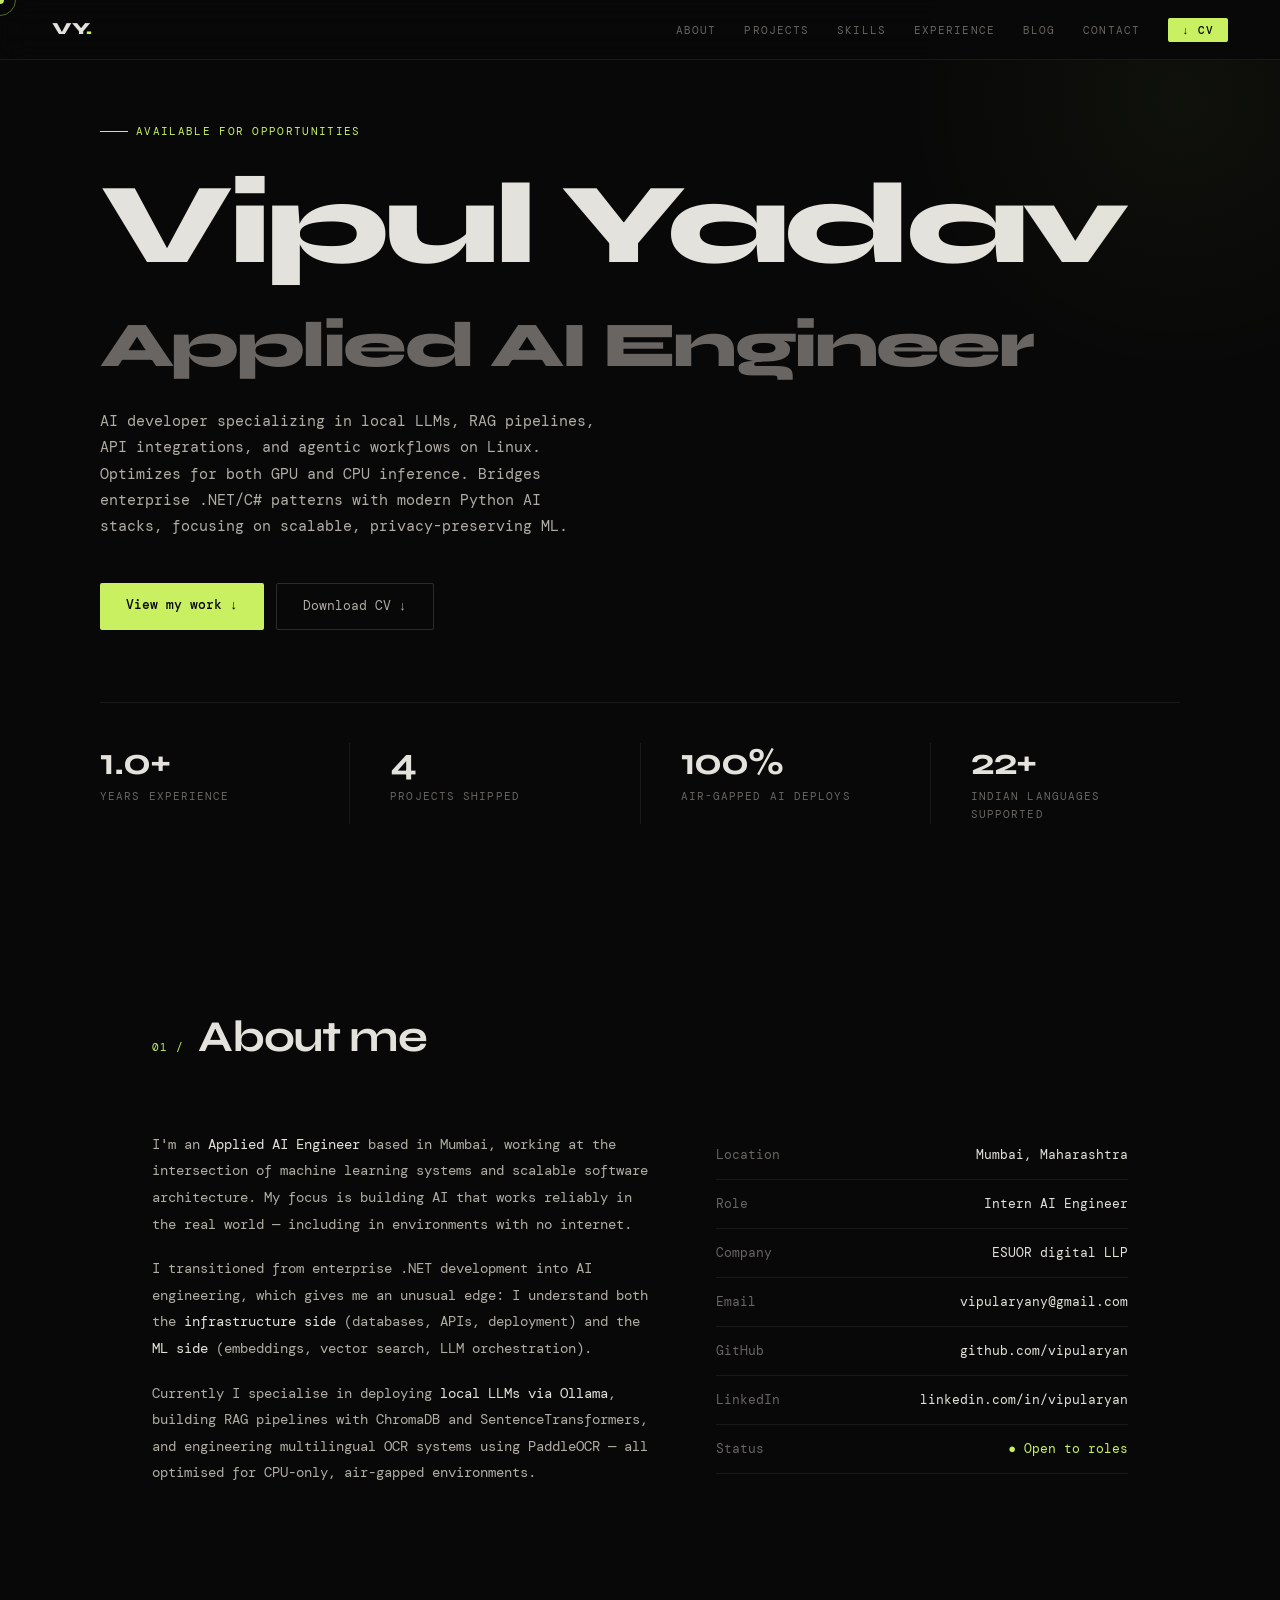
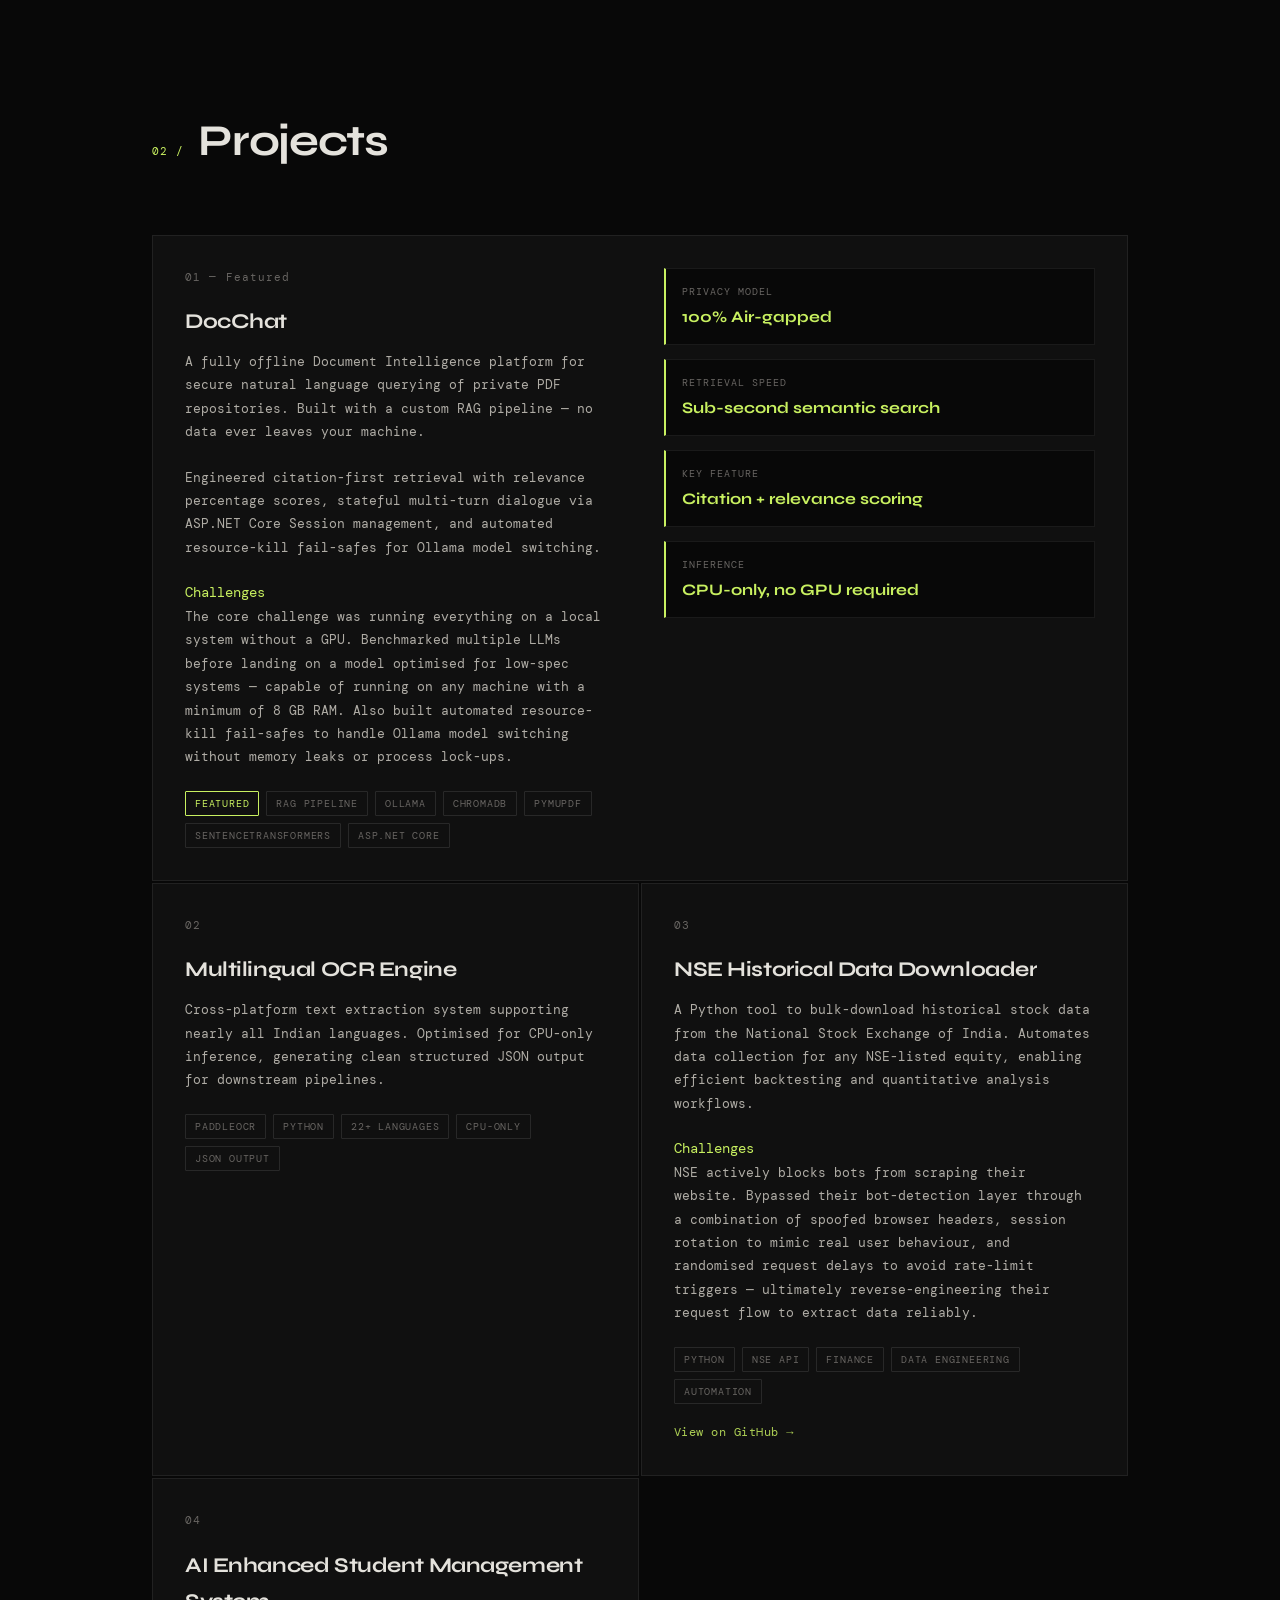
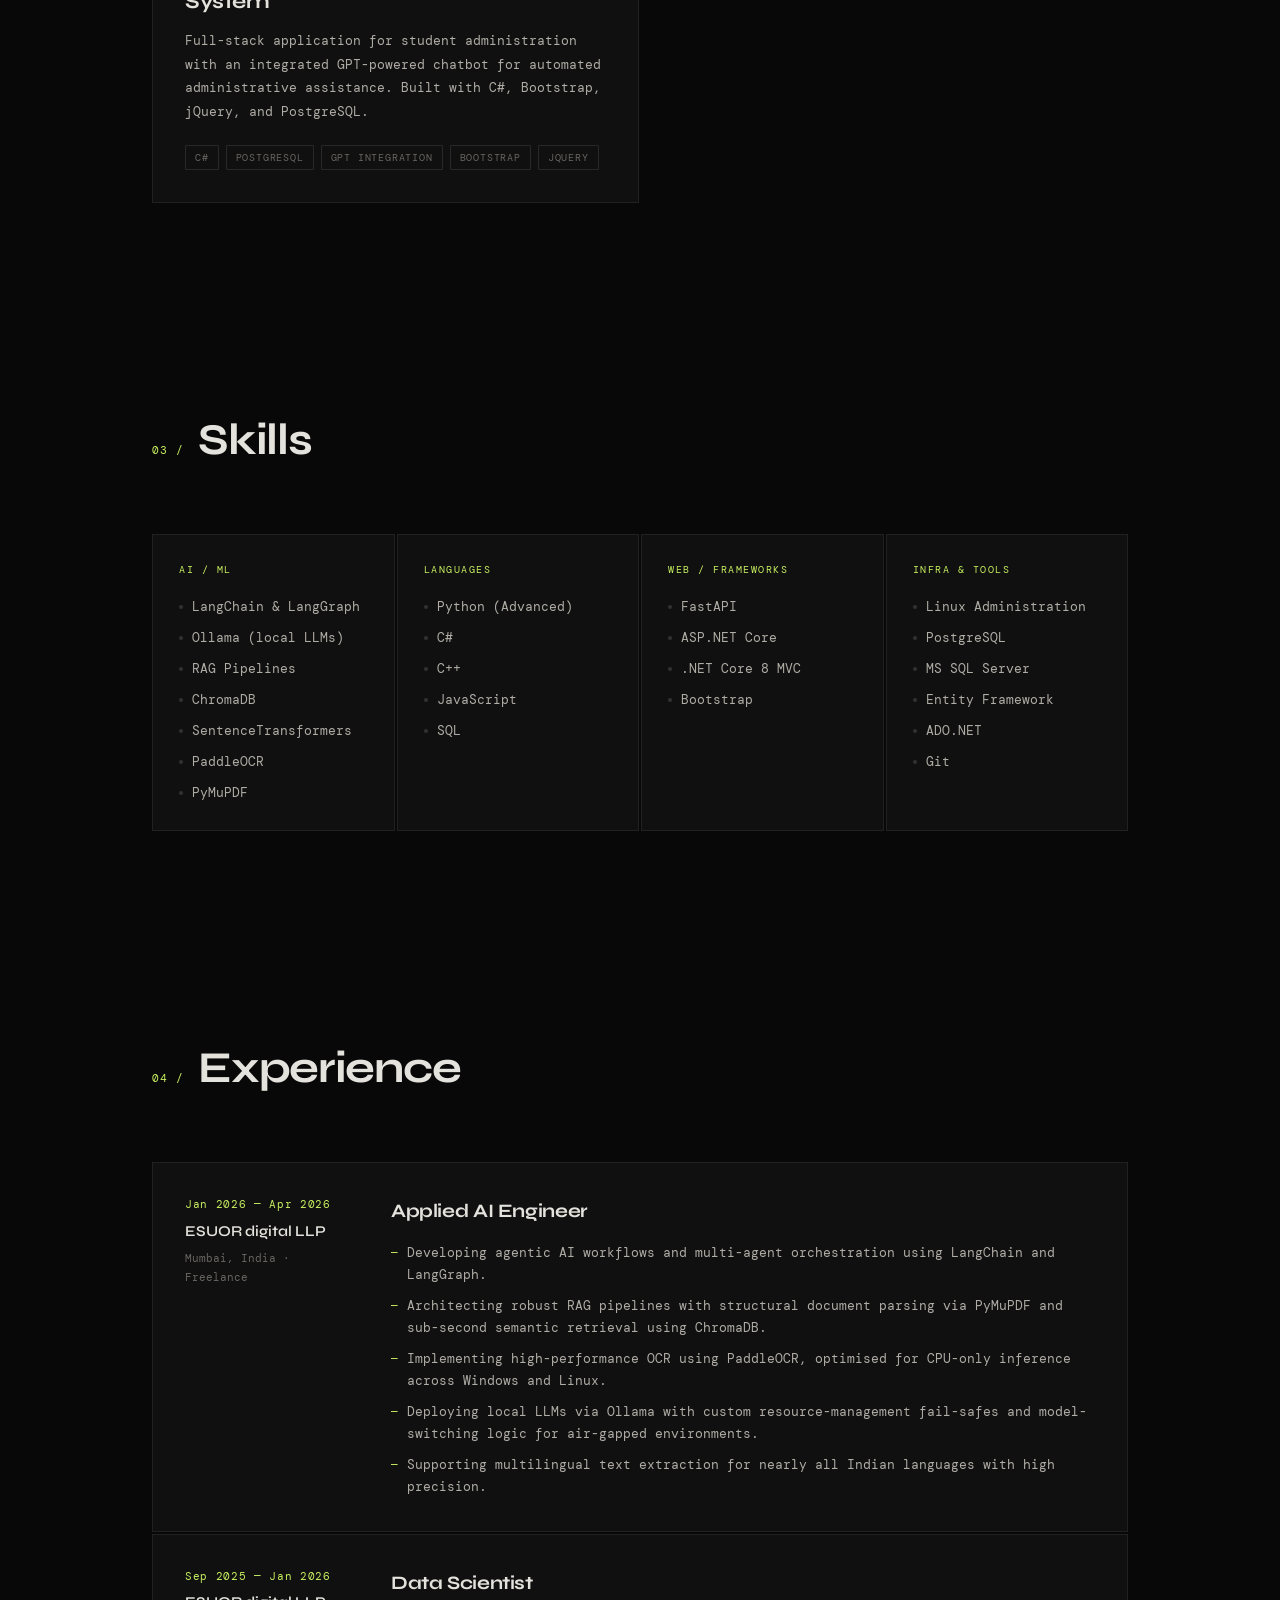
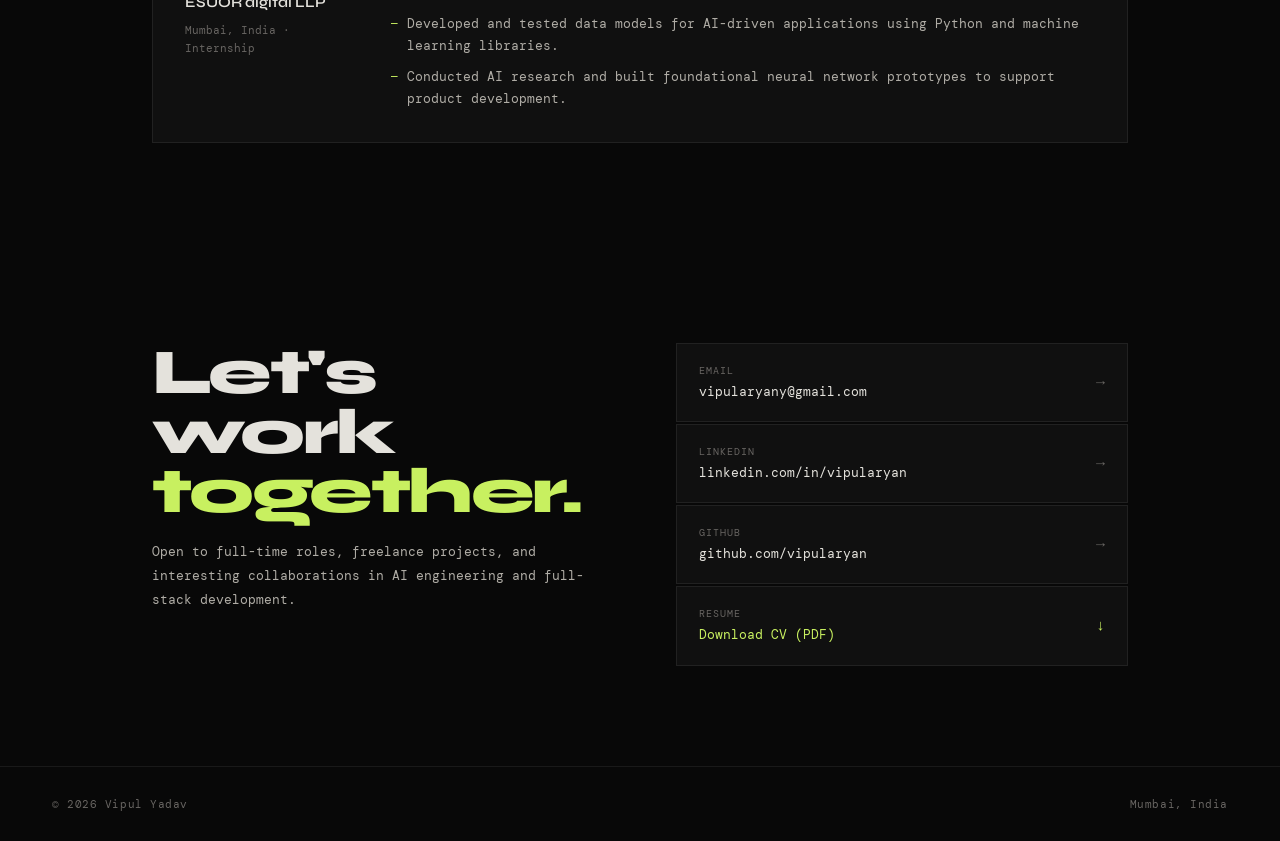
==== index.html @ c9b5638d "Adding Blog" ====
<!DOCTYPE html>
<html lang="en">
<head>
  <meta charset="UTF-8">
  <meta name="viewport" content="width=device-width, initial-scale=1.0">
  <meta name="description" content="Vipul Aryan Yadav, vipularyanyadav, vipul yadav,Applied AI Engineer in Mumbai specializing in local LLMs, RAG, agentic AI, Python and .NET, Vipul aryan, vipul aryan portfolio, vipul aryan resume, vipul aryan cv">
  <title>Vipul Yadav | Applied AI Engineer in Mumbai | LLM & RAG Engineer</title>
  <link rel="canonical" href="https://vipularyan.github.io/">
  <!-- Open Graph -->
<meta property="og:type" content="website">
<meta property="og:title" content="Vipul Yadav | Applied AI Engineer">
<meta property="og:description"
      content="Applied AI Engineer specializing in local LLMs, RAG pipelines, agentic AI, multilingual OCR, Python and .NET.">
<meta property="og:url" content="https://vipularyan.github.io/">
<meta property="og:site_name" content="Vipul Yadav">
<meta property="og:image" content="https://vipularyan.github.io/vy-logo/vy-logo-light.svg">
<!-- Twitter / X -->
<meta name="twitter:card" content="summary">
<meta name="twitter:title" content="Vipul Yadav | Applied AI Engineer">
<meta name="twitter:description"
      content="Applied AI Engineer specializing in local LLMs, RAG pipelines, agentic AI and multilingual AI systems.">
<meta name="twitter:image"
      content="https://vipularyan.github.io/vy-logo/vy-logo-light.svg">
  <link rel="icon" href="/vy-logo/vy-logo-light.svg">
  <link href="https://fonts.googleapis.com/css2?family=DM+Mono:wght@300;400;500&family=Syne:wght@400;600;700;800&display=swap" rel="stylesheet">
  <link rel="stylesheet" href="index.css">
  <meta name="google-site-verification" content="8f-vP9bJ1QbgZ3Nqf2S6gEmmjONMj1ZJ8oOw5Lbrgn0" />  <!-- SEO Google -->
  <meta name="msvalidate.01" content="E1DB762F53B0604B765FC0A914FBEFBC" /> <!-- SEO Microsoft -->
<!-- Person Schema -->
<script type="application/ld+json">
{
  "@context": "https://schema.org",
  "@type": "Person",
  "name": "Vipul Yadav",
  "jobTitle": "Applied AI Engineer",
  "url": "https://vipularyan.github.io/",
  "sameAs": [
    "https://github.com/vipularyan",
    "https://linkedin.com/in/vipularyan"
  ],
  "knowsAbout": [
    "Artificial Intelligence",
    "Large Language Models",
    "RAG",
    "Generative AI",
    "Python",
    "C#",
    "ASP.NET Core",
    "Ollama",
    "LangChain",
    "LangGraph",
    "ChromaDB",
    "PaddleOCR"
  ]
}
</script>   
</head>
<body>

<div id="cur"></div>
<div id="cur-ring"></div>

<!-- NAV -->
<nav>
  <a href="index.html#hero" class="logo">VY<em>.</em></a>
  <ul class="nav-links">
    <li><a href="index.html#about">About</a></li>
    <li><a href="index.html#projects">Projects</a></li>
    <li><a href="index.html#skills">Skills</a></li>
    <li><a href="index.html#experience">Experience</a></li>
    <li><a href="blog/index.html">Blog</a></li>
    <li><a href="index.html#contact">Contact</a></li>
    <li><a href="./Vipul AI Engineer CV.pdf" download class="nav-dl">↓ CV</a></li>
  </ul>
</nav>

<!-- HERO -->
<section id="hero">
  <div class="hero-inner">
    <div class="hero-badge">Available for opportunities</div>
    <h1 class="name">
    Vipul Yadav
    <span>Applied AI Engineer</span>
    </h1>
    <p class="hero-sub">
      AI developer specializing in local LLMs, RAG pipelines, API integrations, and agentic workflows
on Linux. Optimizes for both GPU and CPU inference. Bridges enterprise .NET/C# patterns with
modern Python AI stacks, focusing on scalable, privacy-preserving ML.
    </p>
    <div class="ctas">
      <a href="index.html#projects" class="btn-a">View my work ↓</a>
      <a href="./Vipul AI Engineer CV.pdf" download class="btn-b">Download CV ↓</a>
    </div>
    <div class="stats">
      <div class="stat">
        <div class="stat-n" id="yrs">—</div>
        <div class="stat-l">Years experience</div>
      </div>
      <div class="stat">
        <div class="stat-n">4</div>
        <div class="stat-l">Projects shipped</div>
      </div>
      <div class="stat">
        <div class="stat-n">100%</div>
        <div class="stat-l">Air-gapped AI deploys</div>
      </div>
      <div class="stat">
        <div class="stat-n">22+</div>
        <div class="stat-l">Indian languages supported</div>
      </div>
    </div>
  </div>
</section>

<!-- ABOUT -->
<section class="sec" id="about">
  <div class="wrap">
    <div class="sec-head rv"><span class="sec-n">01 /</span><h2 class="sec-t">About me</h2></div>
    <div class="about-grid">
      <div class="about-text rv">
        <p>I'm an <b>Applied AI Engineer</b> based in Mumbai, working at the intersection of machine learning systems and scalable software architecture. My focus is building AI that works reliably in the real world — including in environments with no internet.</p>
        <p>I transitioned from enterprise .NET development into AI engineering, which gives me an unusual edge: I understand both the <b>infrastructure side</b> (databases, APIs, deployment) and the <b>ML side</b> (embeddings, vector search, LLM orchestration).</p>
        <p>Currently I specialise in deploying <b>local LLMs via Ollama</b>, building RAG pipelines with ChromaDB and SentenceTransformers, and engineering multilingual OCR systems using PaddleOCR — all optimised for CPU-only, air-gapped environments.</p>
      </div>
      <div class="info-table rv">
        <div class="ir"><span class="k">Location</span><span class="v">Mumbai, Maharashtra</span></div>
        <div class="ir"><span class="k">Role</span><span class="v">Intern AI Engineer</span></div>
        <div class="ir"><span class="k">Company</span><span class="v">ESUOR digital LLP</span></div>
        <div class="ir"><span class="k">Email</span><span class="v"><a href="mailto:vipularyany@gmail.com">vipularyany@gmail.com</a></span></div>
        <div class="ir"><span class="k">GitHub</span><span class="v"><a href="https://github.com/vipularyan" target="_blank">github.com/vipularyan</a></span></div>
        <div class="ir"><span class="k">LinkedIn</span><span class="v"><a href="https://linkedin.com/in/vipularyan" target="_blank">linkedin.com/in/vipularyan</a></span></div>
        <div class="ir"><span class="k">Status</span><span class="v" style="color:var(--accent)">● Open to roles</span></div>
      </div>
    </div>
  </div>
</section>

<!-- PROJECTS -->
<section class="sec" id="projects">
  <div class="wrap">
    <div class="sec-head rv"><span class="sec-n">02 /</span><h2 class="sec-t">Projects</h2></div>
    <div class="proj-grid">

      <div class="card featured rv">
        <div>
          <div class="c-num">01 — Featured</div>
          <div class="c-title">DocChat</div>
          <p class="c-desc">A fully offline Document Intelligence platform for secure natural language querying of private PDF repositories. Built with a custom RAG pipeline — no data ever leaves your machine.</p>
          <p class="c-desc">Engineered citation-first retrieval with relevance percentage scores, stateful multi-turn dialogue via ASP.NET Core Session management, and automated resource-kill fail-safes for Ollama model switching.</p>
          <div class="c-section-label c-section-challenge">Challenges</div>
          <p class="c-desc">The core challenge was running everything on a local system without a GPU. Benchmarked multiple LLMs before landing on a model optimised for low-spec systems — capable of running on any machine with a minimum of 8 GB RAM. Also built automated resource-kill fail-safes to handle Ollama model switching without memory leaks or process lock-ups.</p>
          <div class="c-tags">
            <span class="c-tag hi">Featured</span>
            <span class="c-tag">RAG Pipeline</span>
            <span class="c-tag">Ollama</span>
            <span class="c-tag">ChromaDB</span>
            <span class="c-tag">PyMuPDF</span>
            <span class="c-tag">SentenceTransformers</span>
            <span class="c-tag">ASP.NET Core</span>
          </div>
        </div>
        <div class="impact-grid">
          <div class="imp"><div class="imp-l">Privacy model</div><div class="imp-v">100% Air-gapped</div></div>
          <div class="imp"><div class="imp-l">Retrieval speed</div><div class="imp-v">Sub-second semantic search</div></div>
          <div class="imp"><div class="imp-l">Key feature</div><div class="imp-v">Citation + relevance scoring</div></div>
          <div class="imp"><div class="imp-l">Inference</div><div class="imp-v">CPU-only, no GPU required</div></div>
        </div>
      </div>

      <div class="card rv">
        <div class="c-num">02</div>
        <div class="c-title">Multilingual OCR Engine</div>
        <p class="c-desc">Cross-platform text extraction system supporting nearly all Indian languages. Optimised for CPU-only inference, generating clean structured JSON output for downstream pipelines.</p>
        <div class="c-tags">
          <span class="c-tag">PaddleOCR</span>
          <span class="c-tag">Python</span>
          <span class="c-tag">22+ Languages</span>
          <span class="c-tag">CPU-only</span>
          <span class="c-tag">JSON Output</span>
        </div>
      </div>

      <div class="card rv">
        <div class="c-num">03</div>
        <div class="c-title">NSE Historical Data Downloader</div>
        <p class="c-desc">A Python tool to bulk-download historical stock data from the National Stock Exchange of India. Automates data collection for any NSE-listed equity, enabling efficient backtesting and quantitative analysis workflows.</p>
        <div class="c-section-label c-section-challenge">Challenges</div>
        <p class="c-desc">NSE actively blocks bots from scraping their website. Bypassed their bot-detection layer through a combination of spoofed browser headers, session rotation to mimic real user behaviour, and randomised request delays to avoid rate-limit triggers — ultimately reverse-engineering their request flow to extract data reliably.</p>
        <div class="c-tags">
          <span class="c-tag">Python</span>
          <span class="c-tag">NSE API</span>
          <span class="c-tag">Finance</span>
          <span class="c-tag">Data Engineering</span>
          <span class="c-tag">Automation</span>
        </div>
        <a class="c-gh" href="https://github.com/vipularyan/NSE_historical_data_downloader" target="_blank">View on GitHub →</a>
      </div>

      <div class="card rv">
        <div class="c-num">04</div>
        <div class="c-title">AI Enhanced Student Management System</div>
        <p class="c-desc">Full-stack application for student administration with an integrated GPT-powered chatbot for automated administrative assistance. Built with C#, Bootstrap, jQuery, and PostgreSQL.</p>
        <div class="c-tags">
          <span class="c-tag">C#</span>
          <span class="c-tag">PostgreSQL</span>
          <span class="c-tag">GPT Integration</span>
          <span class="c-tag">Bootstrap</span>
          <span class="c-tag">jQuery</span>
        </div>
      </div>

    </div>
  </div>
</section>

<!-- SKILLS -->
<section class="sec" id="skills">
  <div class="wrap">
    <div class="sec-head rv"><span class="sec-n">03 /</span><h2 class="sec-t">Skills</h2></div>
    <div class="skills-grid">
      <div class="sg rv">
        <div class="sg-title">AI / ML</div>
        <ul>
          <li>LangChain &amp; LangGraph</li>
          <li>Ollama (local LLMs)</li>
          <li>RAG Pipelines</li>
          <li>ChromaDB</li>
          <li>SentenceTransformers</li>
          <li>PaddleOCR</li>
          <li>PyMuPDF</li>
        </ul>
      </div>
      <div class="sg rv">
        <div class="sg-title">Languages</div>
        <ul>
          <li>Python (Advanced)</li>
          <li>C#</li>
          <li>C++</li>
          <li>JavaScript</li>
          <li>SQL</li>
        </ul>
      </div>
      <div class="sg rv">
        <div class="sg-title">Web / Frameworks</div>
        <ul>
          <li>FastAPI</li>
          <li>ASP.NET Core</li>
          <li>.NET Core 8 MVC</li>
          <li>Bootstrap</li>
        </ul>
      </div>
      <div class="sg rv">
        <div class="sg-title">Infra &amp; Tools</div>
        <ul>
          <li>Linux Administration</li>
          <li>PostgreSQL</li>
          <li>MS SQL Server</li>
          <li>Entity Framework</li>
          <li>ADO.NET</li>
          <li>Git</li>
        </ul>
      </div>
    </div>
  </div>
</section>

<!-- EXPERIENCE -->
<section class="sec" id="experience">
  <div class="wrap">
    <div class="sec-head rv"><span class="sec-n">04 /</span><h2 class="sec-t">Experience</h2></div>
    <div class="exp-list">
 
      <div class="exp rv">
        <div class="exp-meta">
          <span class="exp-date">Jan 2026 — Apr 2026</span>
          <span class="exp-co">ESUOR digital LLP</span>
          <span class="exp-loc">Mumbai, India · Freelance</span>
        </div>
        <div>
          <div class="exp-role">Applied AI Engineer</div>
          <ul class="exp-ul">
            <li>Developing agentic AI workflows and multi-agent orchestration using LangChain and LangGraph.</li>
            <li>Architecting robust RAG pipelines with structural document parsing via PyMuPDF and sub-second semantic retrieval using ChromaDB.</li>
            <li>Implementing high-performance OCR using PaddleOCR, optimised for CPU-only inference across Windows and Linux.</li>
            <li>Deploying local LLMs via Ollama with custom resource-management fail-safes and model-switching logic for air-gapped environments.</li>
            <li>Supporting multilingual text extraction for nearly all Indian languages with high precision.</li>
          </ul>
        </div>
      </div>
 
      <div class="exp rv">
        <div class="exp-meta">
          <span class="exp-date">Sep 2025 — Jan 2026</span>
          <span class="exp-co">ESUOR digital LLP</span>
          <span class="exp-loc">Mumbai, India · Internship</span>
        </div>
        <div>
          <div class="exp-role">Data Scientist</div>
          <ul class="exp-ul">
            <li>Developed and tested data models for AI-driven applications using Python and machine learning libraries.</li>
            <li>Conducted AI research and built foundational neural network prototypes to support product development.</li>
          </ul>
        </div>
      </div>
 
    </div>
  </div>
</section>

<!-- CONTACT -->
<section class="sec" id="contact">
  <div class="wrap">
    <div class="contact-grid">
      <div class="rv">
        <h2 class="contact-h">Let's<br>work<br><span>together.</span></h2>
        <p class="contact-sub">Open to full-time roles, freelance projects, and interesting collaborations in AI engineering and full-stack development.</p>
      </div>
      <div class="cl-list rv">
        <a href="mailto:vipularyany@gmail.com" class="cl">
          <div><div class="cl-k">Email</div><div class="cl-v">vipularyany@gmail.com</div></div>
          <span class="cl-arr">→</span>
        </a>
        <a href="https://linkedin.com/in/vipularyan" target="_blank" class="cl">
          <div><div class="cl-k">LinkedIn</div><div class="cl-v">linkedin.com/in/vipularyan</div></div>
          <span class="cl-arr">→</span>
        </a>
        <a href="https://github.com/vipularyan" target="_blank" class="cl">
          <div><div class="cl-k">GitHub</div><div class="cl-v">github.com/vipularyan</div></div>
          <span class="cl-arr">→</span>
        </a>
        <a href="Vipul AI Engineer CV.pdf" download class="cl dl">
          <div><div class="cl-k">Resume</div><div class="cl-v">Download CV (PDF)</div></div>
          <span class="cl-arr">↓</span>
        </a>
      </div>
    </div>
  </div>
</section>

<footer>
  <span>© <span id="yr"></span> Vipul Yadav</span>
  <span>Mumbai, India</span>
</footer>

<script src="script.js"></script>
</body>
</html>
---- index.css ----
*, *::before, *::after { box-sizing: border-box; margin: 0; padding: 0; }

:root {
  --bg:      #080808;
  --bg2:     #101010;
  --bg3:     #161616;
  --b:       rgba(255,255,255,0.07);
  --bh:      rgba(255,255,255,0.14);
  --text:    #e4e2dc;
  --mid:     #b0ada6;
  --muted:   #686562;
  --accent:  #c8f060;
  --blue:    #5ec5e8;
  --fd:      'Syne', sans-serif;
  --fm:      'DM Mono', monospace;
}

html { scroll-behavior: smooth; }

body {
  background: var(--bg);
  color: var(--text);
  font-family: var(--fm);
  font-size: 14px;
  line-height: 1.7;
  overflow-x: hidden;
}

::-webkit-scrollbar { width: 3px; }
::-webkit-scrollbar-track { background: var(--bg); }
::-webkit-scrollbar-thumb { background: var(--bh); border-radius: 2px; }

/* CUSTOM CURSOR */
* { cursor: none !important; }
#cur {
  position: fixed;
  width: 8px; height: 8px;
  background: var(--accent);
  border-radius: 50%;
  pointer-events: none;
  z-index: 9999;
  transform: translate(-50%, -50%);
  transition: width 0.2s, height 0.2s;
  mix-blend-mode: difference;
}
#cur-ring {
  position: fixed;
  width: 32px; height: 32px;
  border: 1px solid var(--accent);
  border-radius: 50%;
  pointer-events: none;
  z-index: 9998;
  transform: translate(-50%, -50%);
  opacity: 0.4;
  transition: width 0.3s, height 0.3s, opacity 0.3s;
}

/* NAV */
nav {
  position: fixed;
  inset: 0 0 auto 0;
  z-index: 200;
  display: flex;
  justify-content: space-between;
  align-items: center;
  padding: 0 52px;
  height: 60px;
  border-bottom: 1px solid var(--b);
  background: rgba(8,8,8,0.88);
  backdrop-filter: blur(16px);
}
.logo {
  font-family: var(--fd);
  font-weight: 800;
  font-size: 17px;
  color: var(--text);
  text-decoration: none;
  letter-spacing: -0.02em;
}
.logo em { color: var(--accent); font-style: normal; }
.nav-links { display: flex; gap: 28px; list-style: none; align-items: center; }
.nav-links a {
  color: var(--muted);
  text-decoration: none;
  font-size: 11px;
  letter-spacing: 0.1em;
  text-transform: uppercase;
  transition: color 0.2s;
}
.nav-links a:hover, .nav-links a.active { color: var(--text); }
.nav-dl {
  background: var(--accent) !important;
  color: #080808 !important;
  padding: 5px 14px;
  border-radius: 2px;
  font-weight: 500;
}
.nav-dl:hover { opacity: 0.8; }

/* WRAP */
.wrap { max-width: 1080px; margin: 0 auto; padding: 0 52px; }

/* HERO */
#hero {
  min-height: 100vh;
  display: flex;
  align-items: center;
  padding: 100px 52px 60px;
  max-width: 100%;
  position: relative;
  overflow: hidden;
}
#hero::after {
  content: '';
  position: absolute;
  top: -200px; right: -200px;
  width: 600px; height: 600px;
  background: radial-gradient(circle, rgba(200,240,96,0.04) 0%, transparent 65%);
  pointer-events: none;
}
.hero-inner { max-width: 1080px; width: 100%; margin: 0 auto; }
.hero-badge {
  display: inline-flex;
  align-items: center;
  gap: 8px;
  font-size: 11px;
  letter-spacing: 0.12em;
  text-transform: uppercase;
  color: var(--accent);
  margin-bottom: 32px;
}
.hero-badge::before { content: ''; width: 28px; height: 1px; background: var(--accent); }
h1.name {
  font-family: var(--fd);
  font-size: clamp(60px, 9vw, 120px);
  font-weight: 800;
  line-height: 0.9;
  letter-spacing: -0.04em;
  color: var(--text);
  margin-bottom: 28px;
}
h1.name span { 
    color: var(--muted);
  font-family: var(--fd);
  font-size: clamp(40px, 5vw, 100px);
  font-weight: 800;
  line-height: 0.9;
  letter-spacing: -0.04em;
  margin-bottom: 28px;
 }
.hero-sub {
  font-size: 15px;
  color: var(--mid);
  max-width: 500px;
  line-height: 1.75;
  margin-bottom: 44px;
}
.hero-sub strong { color: var(--blue); font-weight: 400; }
.ctas { display: flex; gap: 12px; flex-wrap: wrap; margin-bottom: 72px; }
.btn-a {
  background: var(--accent);
  color: #080808;
  padding: 11px 26px;
  font-family: var(--fm);
  font-size: 13px;
  font-weight: 500;
  text-decoration: none;
  border-radius: 2px;
  transition: opacity 0.2s, transform 0.15s;
}
.btn-a:hover { opacity: 0.82; transform: translateY(-1px); }
.btn-b {
  border: 1px solid var(--bh);
  color: var(--mid);
  padding: 11px 26px;
  font-family: var(--fm);
  font-size: 13px;
  text-decoration: none;
  border-radius: 2px;
  transition: border-color 0.2s, color 0.2s, transform 0.15s;
}
.btn-b:hover { border-color: var(--text); color: var(--text); transform: translateY(-1px); }
.stats {
  display: flex;
  border-top: 1px solid var(--b);
  padding-top: 40px;
  flex-wrap: wrap;
  gap: 0;
}
.stat { flex: 1; min-width: 140px; padding-right: 40px; border-right: 1px solid var(--b); margin-right: 40px; }
.stat:last-child { border-right: none; margin-right: 0; padding-right: 0; }
.stat-n { font-family: var(--fd); font-size: 38px; font-weight: 700; color: var(--text); letter-spacing: -0.03em; line-height: 1; margin-bottom: 6px; }
.stat-l { font-size: 11px; color: var(--muted); text-transform: uppercase; letter-spacing: 0.1em; }

/* SECTION */
section.sec { padding: 100px 0; }
.sec-head { display: flex; align-items: baseline; gap: 14px; margin-bottom: 56px; }
.sec-n { font-size: 11px; color: var(--accent); letter-spacing: 0.1em; }
.sec-t { font-family: var(--fd); font-size: clamp(26px, 3.5vw, 44px); font-weight: 700; letter-spacing: -0.03em; }

/* ABOUT */
.about-grid { display: grid; grid-template-columns: 1.1fr 0.9fr; gap: 60px; align-items: start; }
.about-text p { color: var(--mid); line-height: 1.9; margin-bottom: 18px; font-size: 14px; }
.about-text p b { color: var(--text); font-weight: 400; }
.info-table { display: flex; flex-direction: column; }
.ir { display: flex; justify-content: space-between; align-items: center; padding: 13px 0; border-bottom: 1px solid var(--b); font-size: 13px; gap: 16px; }
.ir .k { color: var(--muted); flex-shrink: 0; }
.ir .v { color: var(--text); text-align: right; }
.ir .v a { color: var(--text); text-decoration: none; transition: color 0.2s; }
.ir .v a:hover { color: var(--accent); }

/* PROJECTS */
.proj-grid { display: grid; grid-template-columns: 1fr 1fr; gap: 2px; }
.card {
  background: var(--bg2);
  border: 1px solid var(--b);
  padding: 32px;
  transition: border-color 0.3s, background 0.3s;
}
.card:hover { border-color: var(--bh); background: var(--bg3); }
.card .c-num  { color: var(--muted); font-size: 11px; letter-spacing: 0.1em; margin-bottom: 18px; transition: color 0.3s; }
.card .c-desc { color: var(--mid);   font-size: 13px; line-height: 1.8; margin-bottom: 22px; transition: color 0.3s; }
.card .c-tag  { color: var(--muted); border-color: rgba(255,255,255,0.1); transition: color 0.3s, border-color 0.3s; }
.card:hover .c-num  { color: var(--mid); }
.card:hover .c-desc { color: var(--text); }
.card:hover .c-tag  { color: var(--mid); border-color: var(--bh); }
.card.featured { grid-column: 1 / -1; display: grid; grid-template-columns: 1fr 1fr; gap: 48px; align-items: start; }
.c-title { font-family: var(--fd); font-size: 21px; font-weight: 700; color: var(--text); letter-spacing: -0.02em; margin-bottom: 10px; }
.c-tags { display: flex; flex-wrap: wrap; gap: 7px; }
.c-tag { font-size: 10px; letter-spacing: 0.08em; text-transform: uppercase; padding: 3px 9px; border: 1px solid rgba(255,255,255,0.1); border-radius: 1px; }
.c-tag.hi { border-color: var(--accent) !important; color: var(--accent) !important; }
.c-gh { display: inline-flex; align-items: center; gap: 6px; margin-top: 18px; font-size: 12px; color: var(--accent); text-decoration: none; letter-spacing: 0.04em; opacity: 0.85; transition: opacity 0.2s; }
.c-gh:hover { opacity: 1; }
.impact-grid { display: flex; flex-direction: column; gap: 14px; }
.imp { padding: 14px 16px; background: var(--bg); border: 1px solid var(--b); border-left: 2px solid var(--accent); }
.imp-l { font-size: 10px; color: var(--muted); text-transform: uppercase; letter-spacing: 0.1em; margin-bottom: 3px; }
.imp-v { font-family: var(--fd); font-size: 16px; font-weight: 700; color: var(--accent); }
.c-section-challenge {  color: var(--accent);  margin-top: 18px;}
.c-section-challenge::before {  background: var(--accent);}
  
/* SKILLS */
.skills-grid { display: grid; grid-template-columns: repeat(4,1fr); gap: 2px; }
.sg { background: var(--bg2); border: 1px solid var(--b); padding: 26px; transition: border-color 0.3s, background 0.3s; }
.sg:hover { border-color: var(--bh); background: var(--bg3); }
.sg-title { font-size: 10px; letter-spacing: 0.15em; text-transform: uppercase; color: var(--accent); margin-bottom: 18px; }
.sg ul { list-style: none; display: flex; flex-direction: column; gap: 9px; }
.sg li { font-size: 13px; color: var(--mid); display: flex; align-items: center; gap: 9px; transition: color 0.3s; }
.sg:hover li { color: var(--text); }
.sg li::before { content: ''; width: 4px; height: 4px; border-radius: 50%; background: var(--bh); flex-shrink: 0; transition: background 0.3s; }
.sg:hover li::before { background: var(--accent); }

/* EXPERIENCE */
.exp-list { display: flex; flex-direction: column; gap: 2px; }
.exp { background: var(--bg2); border: 1px solid var(--b); padding: 32px; display: grid; grid-template-columns: 170px 1fr; gap: 36px; transition: border-color 0.3s, background 0.3s; }
.exp:hover { border-color: var(--bh); background: var(--bg3); }
.exp-meta { display: flex; flex-direction: column; gap: 5px; }
.exp-date { font-size: 11px; color: var(--accent); letter-spacing: 0.06em; }
.exp-co { font-family: var(--fd); font-size: 15px; font-weight: 600; color: var(--text); }
.exp-loc { font-size: 11px; color: var(--muted); transition: color 0.3s; }
.exp:hover .exp-loc { color: var(--mid); }
.exp-role { font-family: var(--fd); font-size: 19px; font-weight: 700; letter-spacing: -0.02em; color: var(--text); margin-bottom: 14px; }
.exp-ul { list-style: none; display: flex; flex-direction: column; gap: 9px; }
.exp-ul li { font-size: 13px; color: var(--mid); padding-left: 16px; position: relative; line-height: 1.7; transition: color 0.3s; }
.exp:hover .exp-ul li { color: var(--text); }
.exp-ul li::before { content: '—'; position: absolute; left: 0; top: 2px; color: var(--accent); font-size: 11px; }

/* CONTACT */
.contact-grid { display: grid; grid-template-columns: 1fr 1fr; gap: 72px; align-items: start; }
.contact-h { font-family: var(--fd); font-size: clamp(36px, 5vw, 68px); font-weight: 800; letter-spacing: -0.04em; line-height: 0.93; margin-bottom: 18px; }
.contact-h span { color: var(--accent); }
.contact-sub { color: var(--mid); font-size: 13px; line-height: 1.85; }
.cl-list { display: flex; flex-direction: column; gap: 2px; }
.cl { display: flex; justify-content: space-between; align-items: center; padding: 18px 22px; background: var(--bg2); border: 1px solid var(--b); text-decoration: none; transition: border-color 0.3s, background 0.3s; }
.cl:hover { border-color: var(--bh); background: var(--bg3); }
.cl-k { font-size: 10px; text-transform: uppercase; letter-spacing: 0.1em; color: var(--muted); margin-bottom: 2px; transition: color 0.3s; }
.cl-v { font-size: 13px; color: var(--text); transition: color 0.3s; }
.cl:hover .cl-k { color: var(--mid); }
.cl:hover .cl-v { color: #fff; }
.cl-arr { color: var(--muted); font-size: 15px; transition: transform 0.2s, color 0.2s; }
.cl:hover .cl-arr { transform: translateX(4px); color: var(--accent); }
.cl.dl .cl-v { color: var(--accent); }
.cl.dl .cl-arr { color: var(--accent); }
.cl.dl:hover .cl-arr { transform: translateY(3px); }

/* FOOTER */
footer { border-top: 1px solid var(--b); padding: 28px 52px; display: flex; justify-content: space-between; align-items: center; font-size: 11px; color: var(--muted); letter-spacing: 0.05em; }

/* REVEAL */
.rv { opacity: 0; transform: translateY(20px); transition: opacity 0.65s ease, transform 0.65s ease; }
.rv.in { opacity: 1; transform: none; }

/* RESPONSIVE */
@media (max-width: 800px) {
  nav { padding: 0 20px; }
  .nav-links { gap: 14px; }
  .nav-links li:not(:last-child):not(:nth-last-child(2)) { display: none; }
  #hero { padding: 90px 20px 50px; }
  .wrap { padding: 0 20px; }
  .about-grid, .contact-grid { grid-template-columns: 1fr; gap: 36px; }
  .proj-grid { grid-template-columns: 1fr; }
  .card.featured { grid-column: auto; grid-template-columns: 1fr; gap: 32px; }
  .skills-grid { grid-template-columns: 1fr 1fr; }
  .exp { grid-template-columns: 1fr; gap: 12px; }
  footer { flex-direction: column; gap: 6px; text-align: center; padding: 24px 20px; }
}
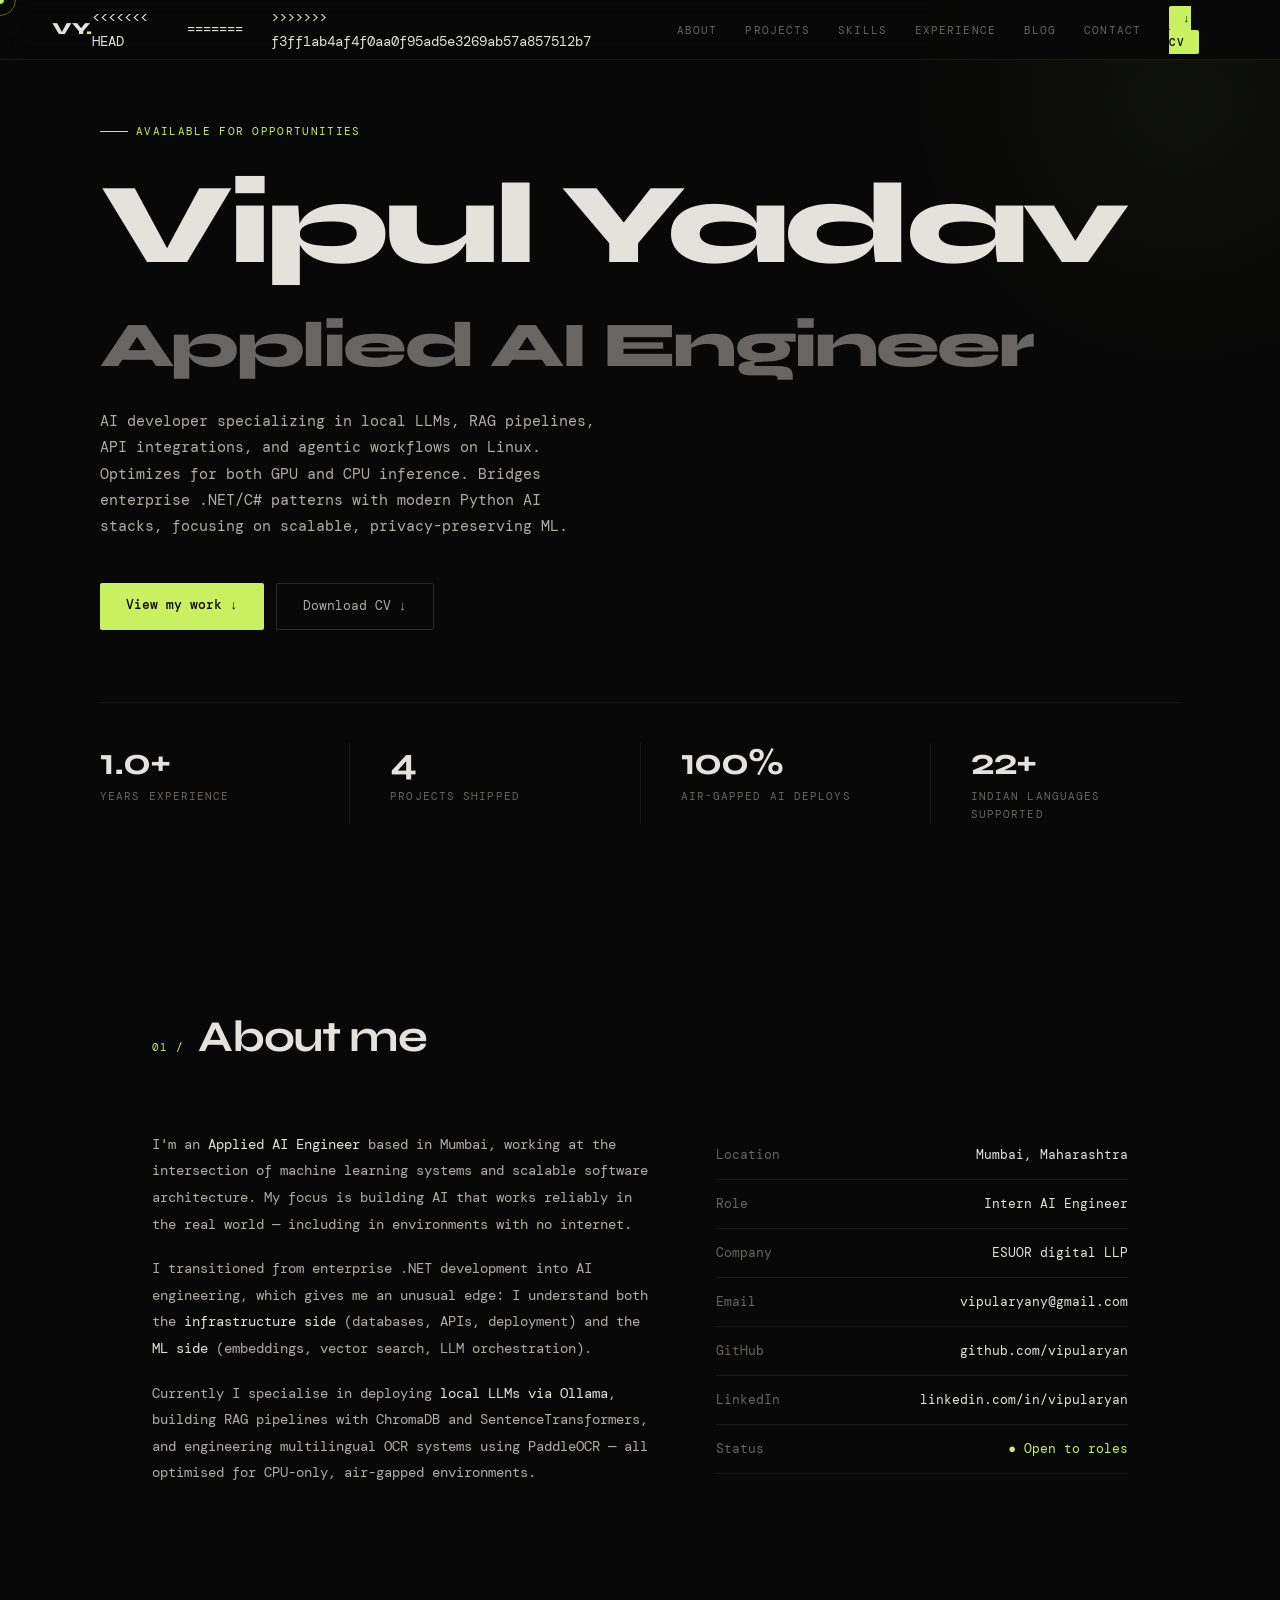
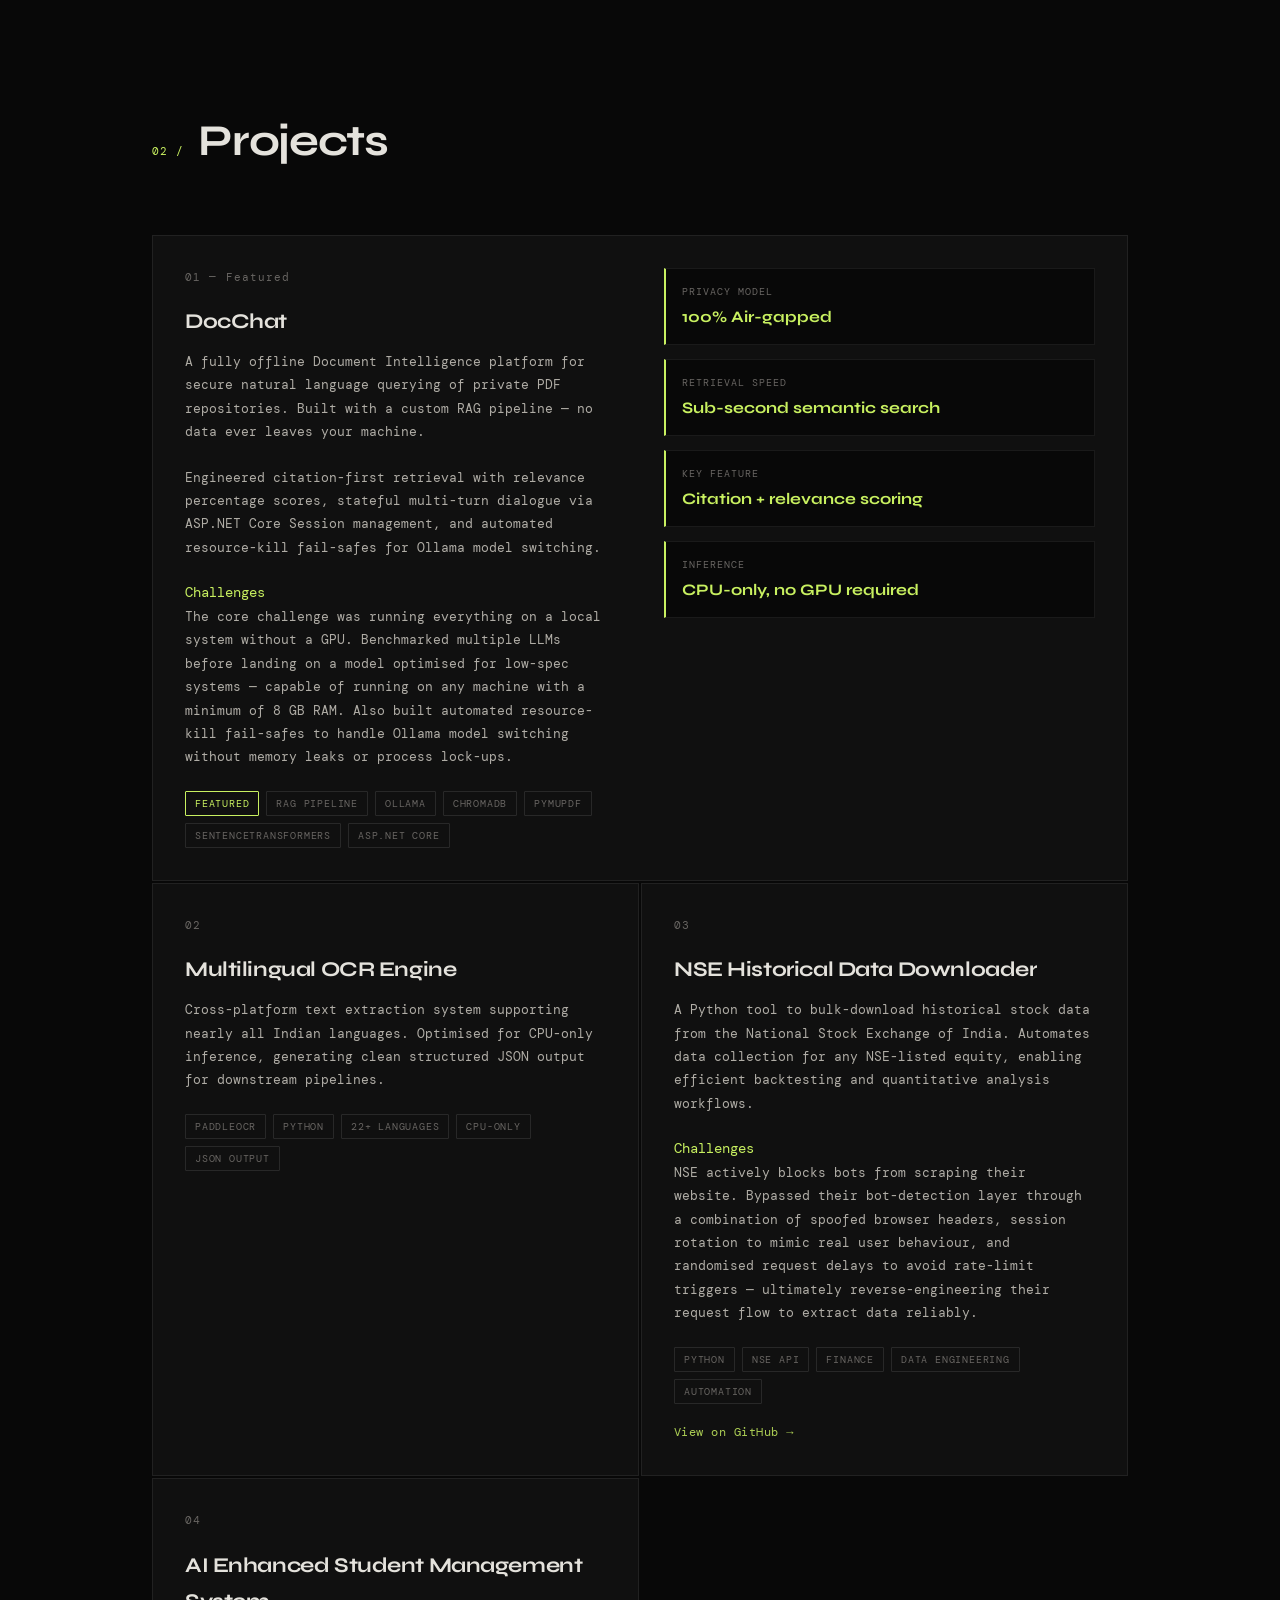
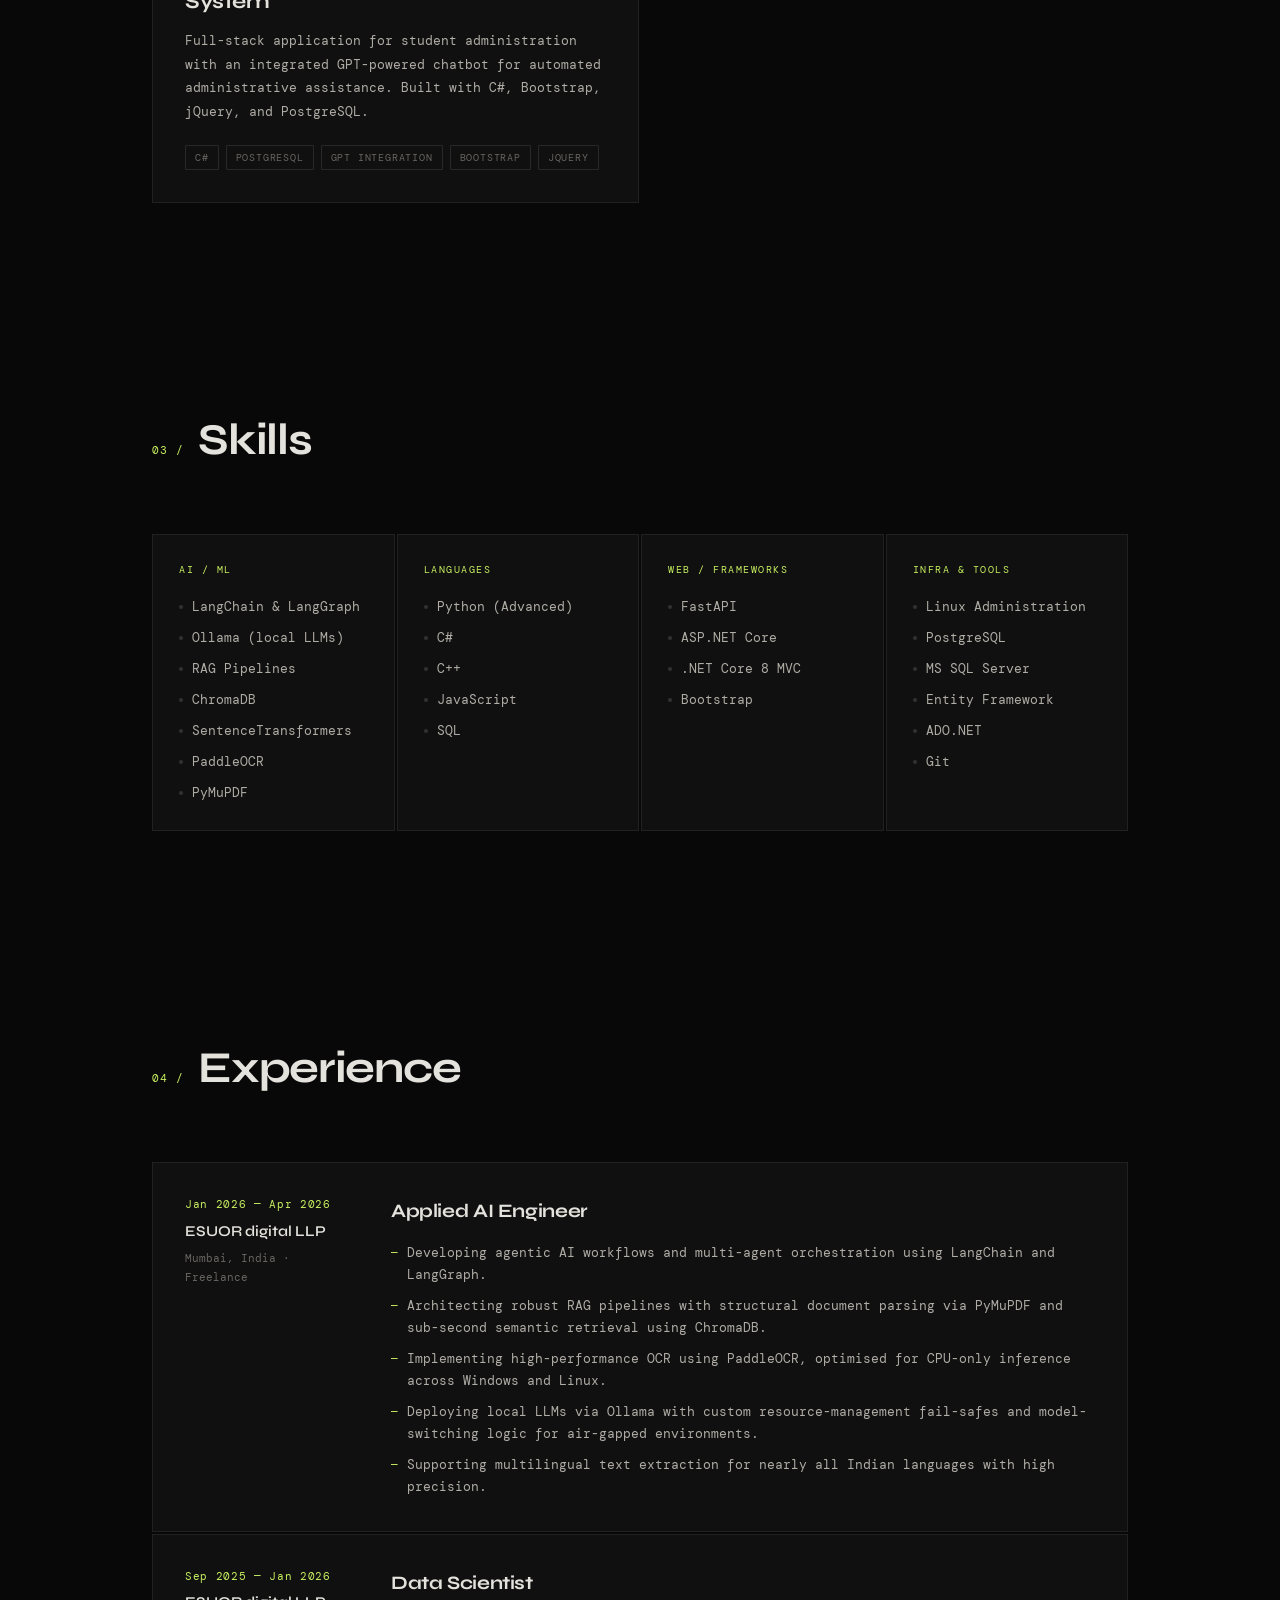
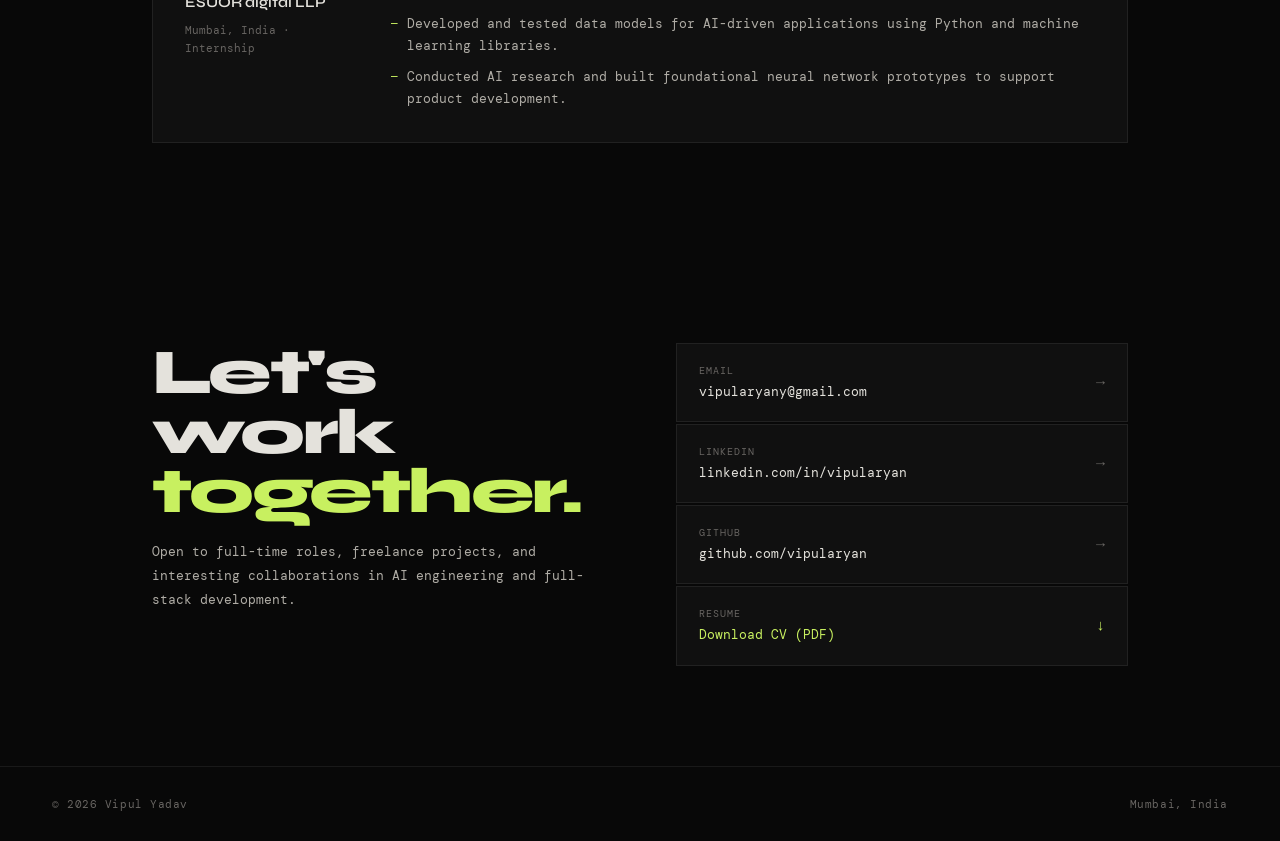
==== commit 8cac180c: "Merge branch 'main' of https://github.com/vipularyan/vipularyan.github.io" ====
--- a/index.html
+++ b/index.html
@@ -63,13 +63,17 @@
 <!-- NAV -->
 <nav>
   <a href="index.html#hero" class="logo">VY<em>.</em></a>
+<<<<<<< HEAD
   <ul class="nav-links">
-    <li><a href="index.html#about">About</a></li>
-    <li><a href="index.html#projects">Projects</a></li>
-    <li><a href="index.html#skills">Skills</a></li>
-    <li><a href="index.html#experience">Experience</a></li>
+=======
+ <ul class="nav-links">
+>>>>>>> f3ff1ab4af4f0aa0f95ad5e3269ab57a857512b7
+    <li><a href="#about">About</a></li>
+    <li><a href="#projects">Projects</a></li>
+    <li><a href="#skills">Skills</a></li>
+    <li><a href="#experience">Experience</a></li>
     <li><a href="blog/index.html">Blog</a></li>
-    <li><a href="index.html#contact">Contact</a></li>
+    <li><a href="#contact">Contact</a></li>
     <li><a href="./Vipul AI Engineer CV.pdf" download class="nav-dl">↓ CV</a></li>
   </ul>
 </nav>
@@ -88,7 +92,7 @@
 modern Python AI stacks, focusing on scalable, privacy-preserving ML.
     </p>
     <div class="ctas">
-      <a href="index.html#projects" class="btn-a">View my work ↓</a>
+      <a href="#projects" class="btn-a">View my work ↓</a>
       <a href="./Vipul AI Engineer CV.pdf" download class="btn-b">Download CV ↓</a>
     </div>
     <div class="stats">
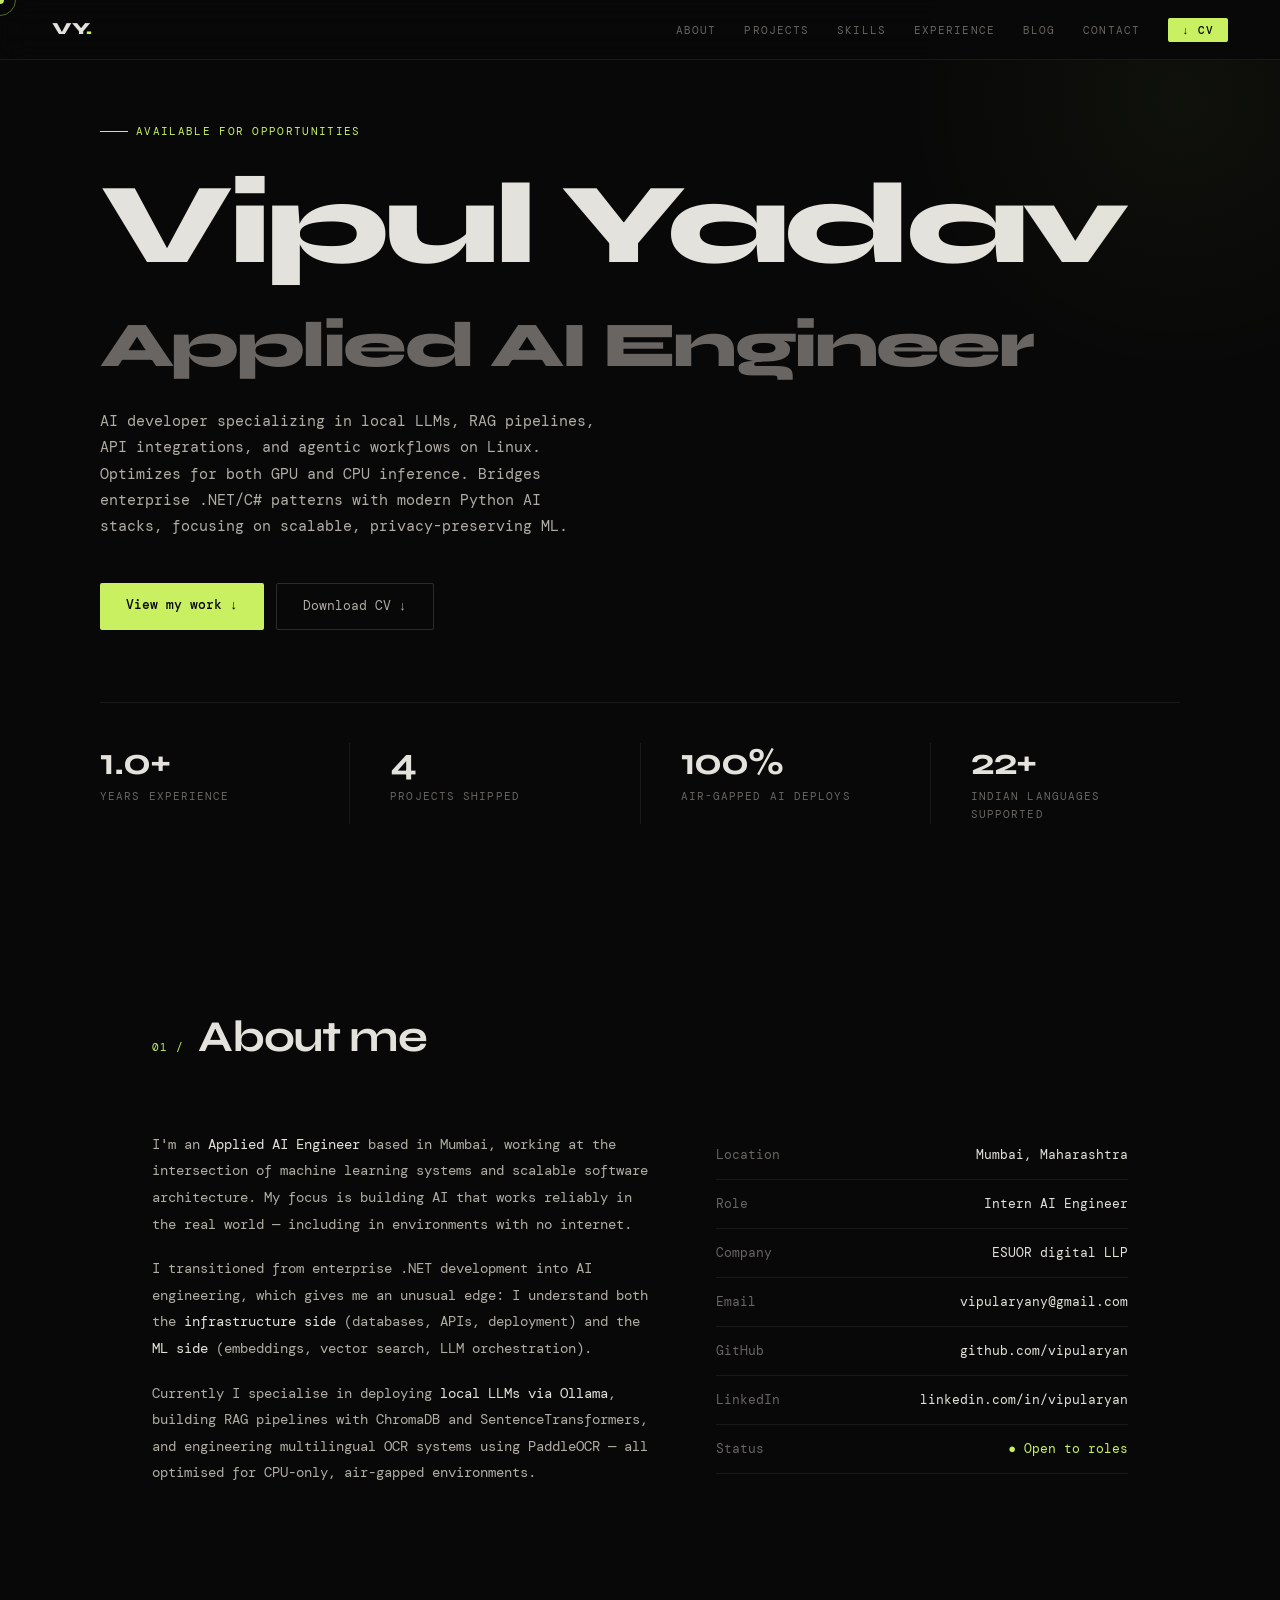
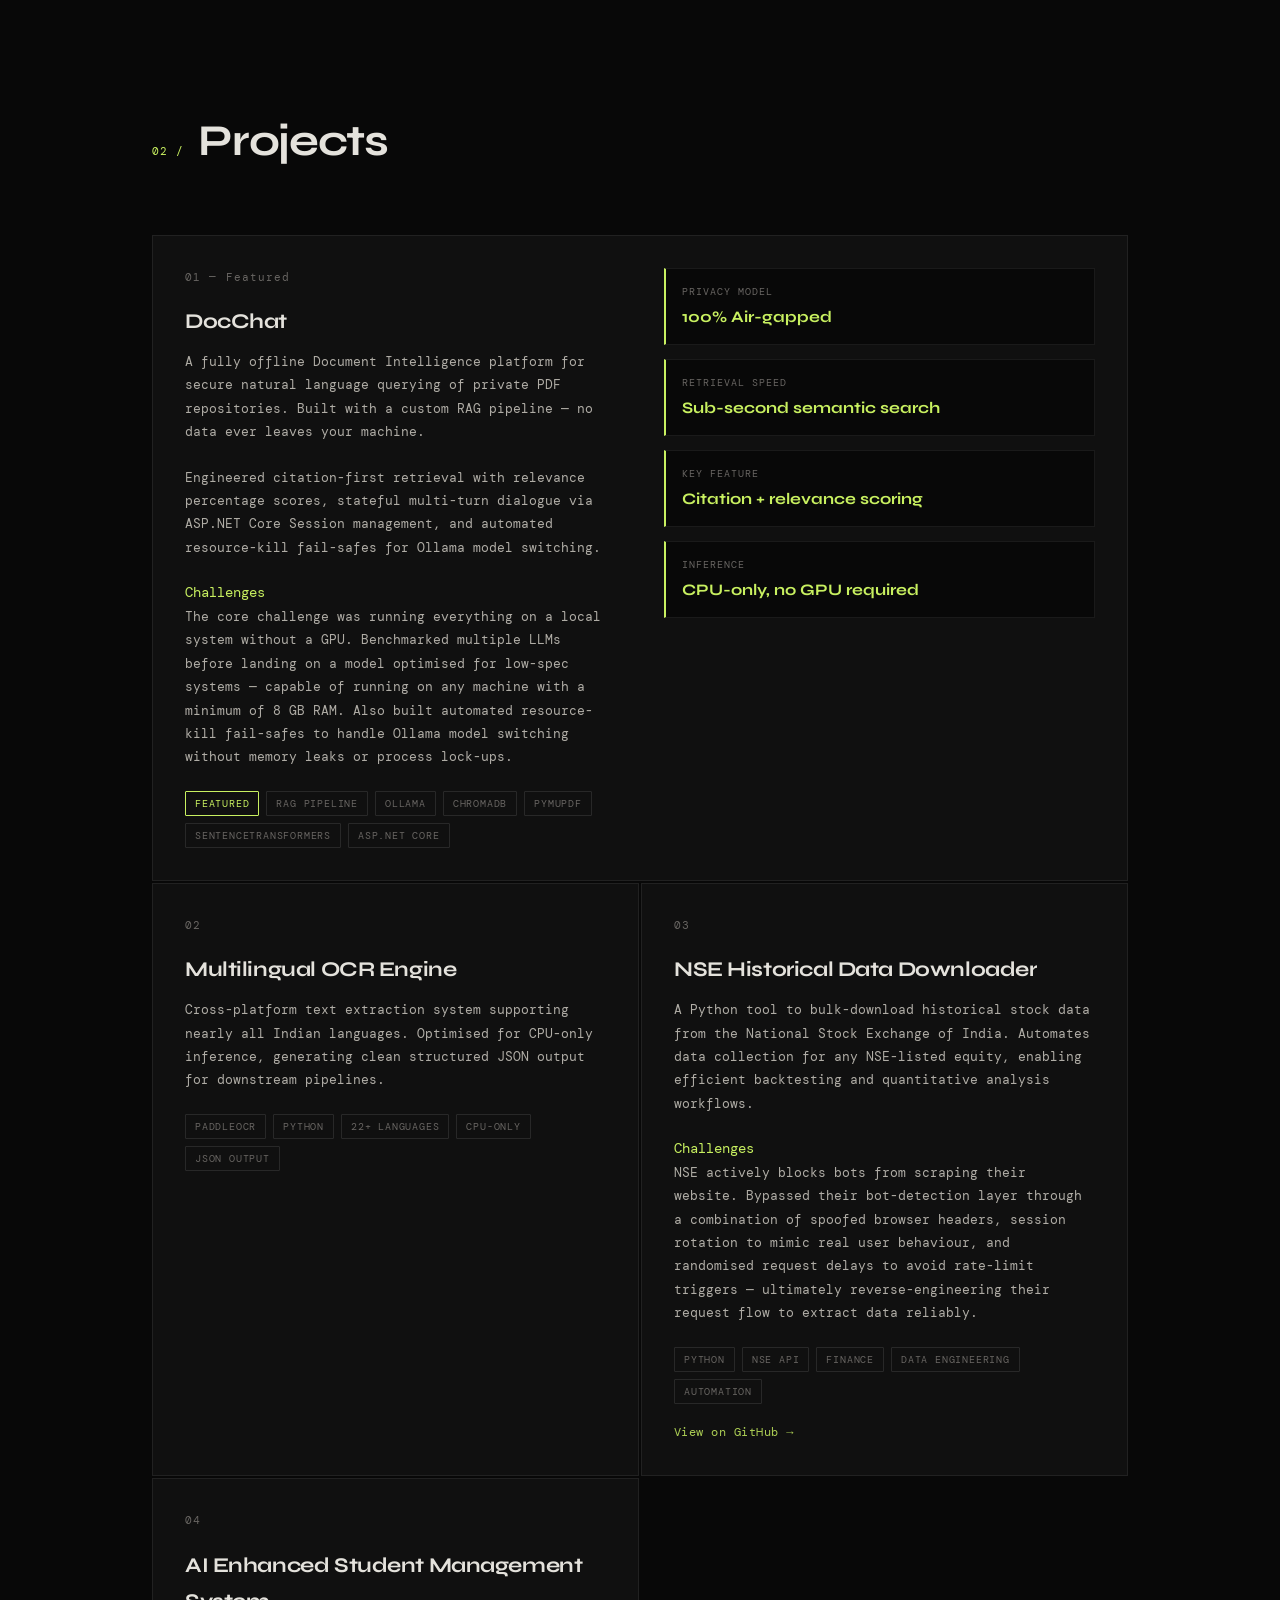
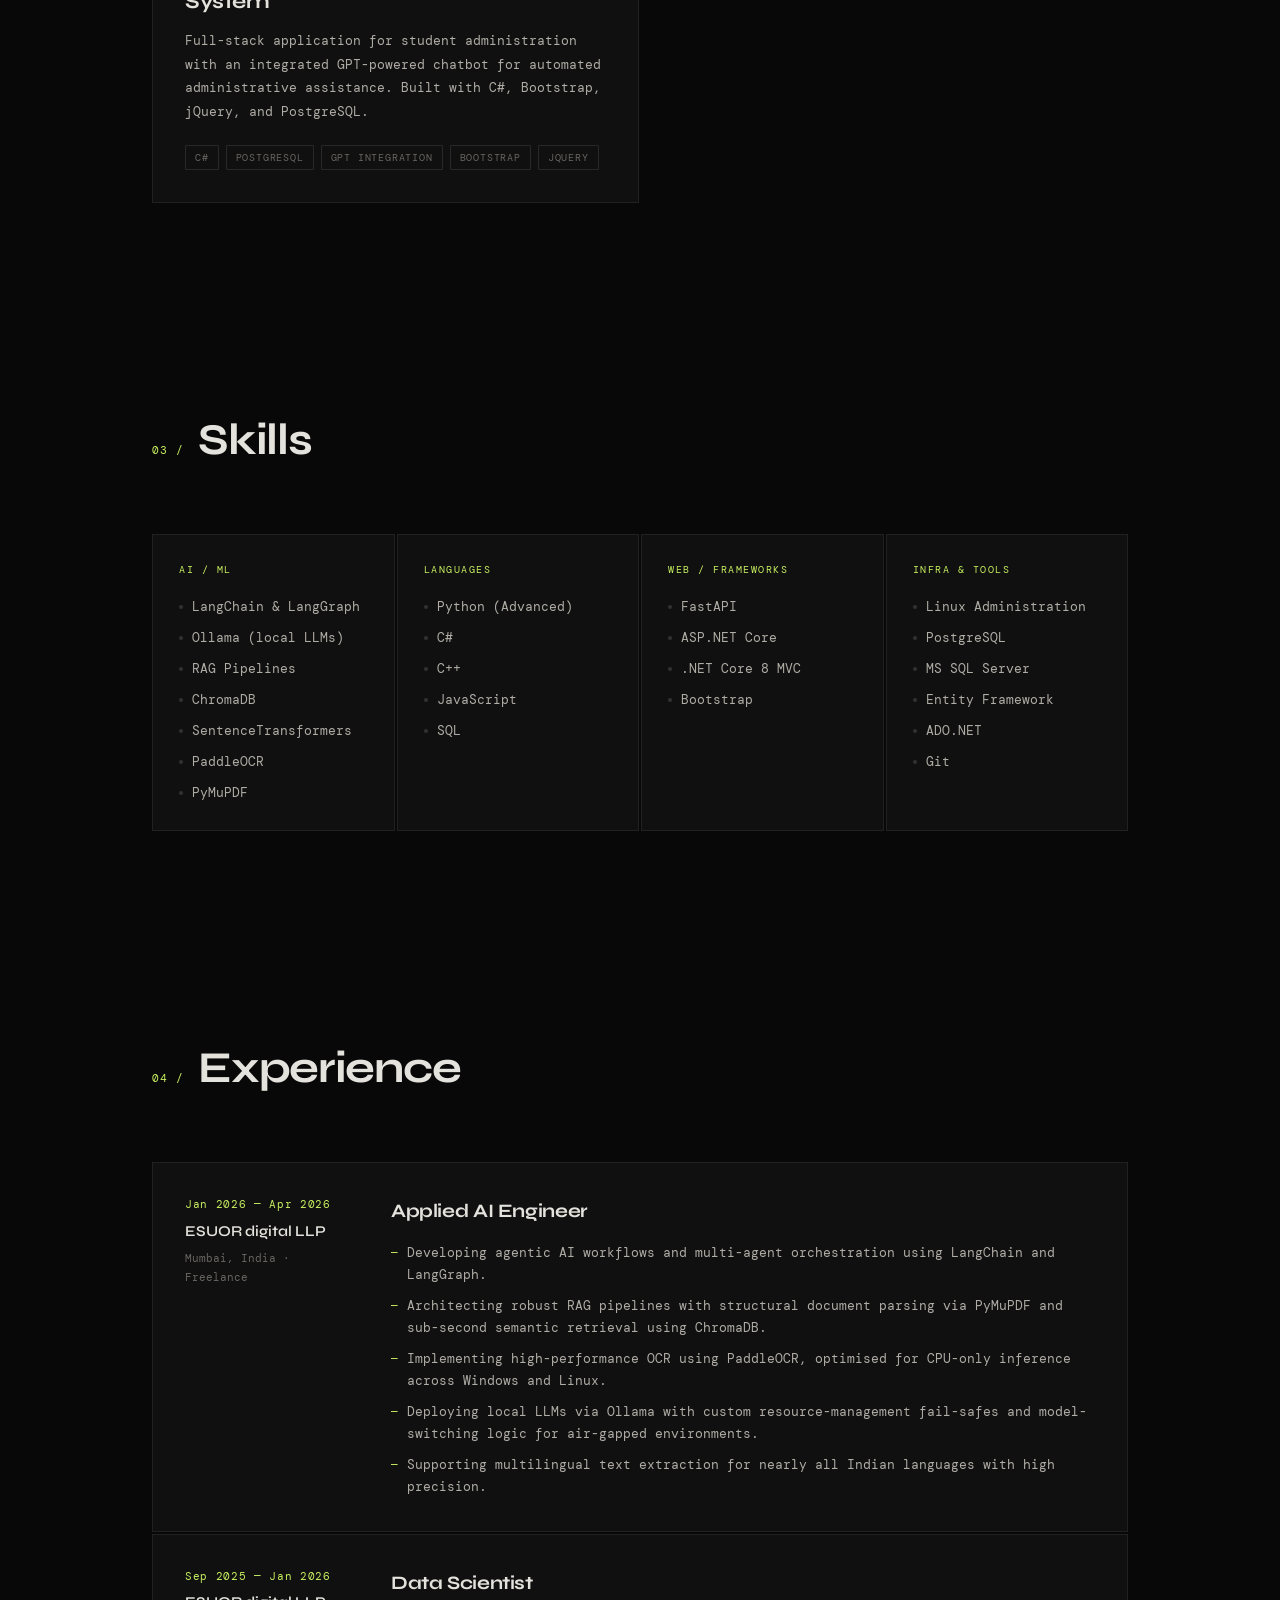
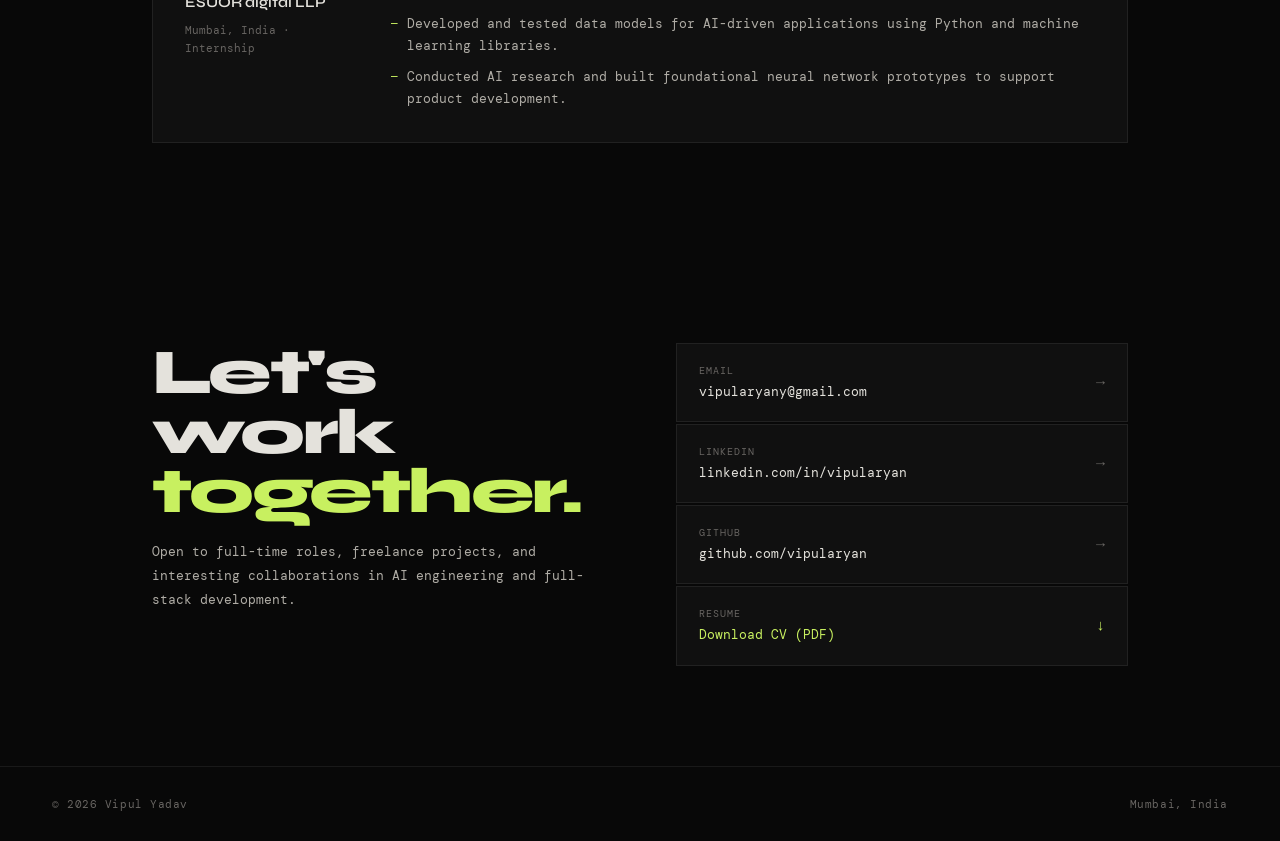
==== commit 5ab58c97: "fixing UI" ====
--- a/index.html
+++ b/index.html
@@ -63,11 +63,7 @@
 <!-- NAV -->
 <nav>
   <a href="index.html#hero" class="logo">VY<em>.</em></a>
-<<<<<<< HEAD
   <ul class="nav-links">
-=======
- <ul class="nav-links">
->>>>>>> f3ff1ab4af4f0aa0f95ad5e3269ab57a857512b7
     <li><a href="#about">About</a></li>
     <li><a href="#projects">Projects</a></li>
     <li><a href="#skills">Skills</a></li>
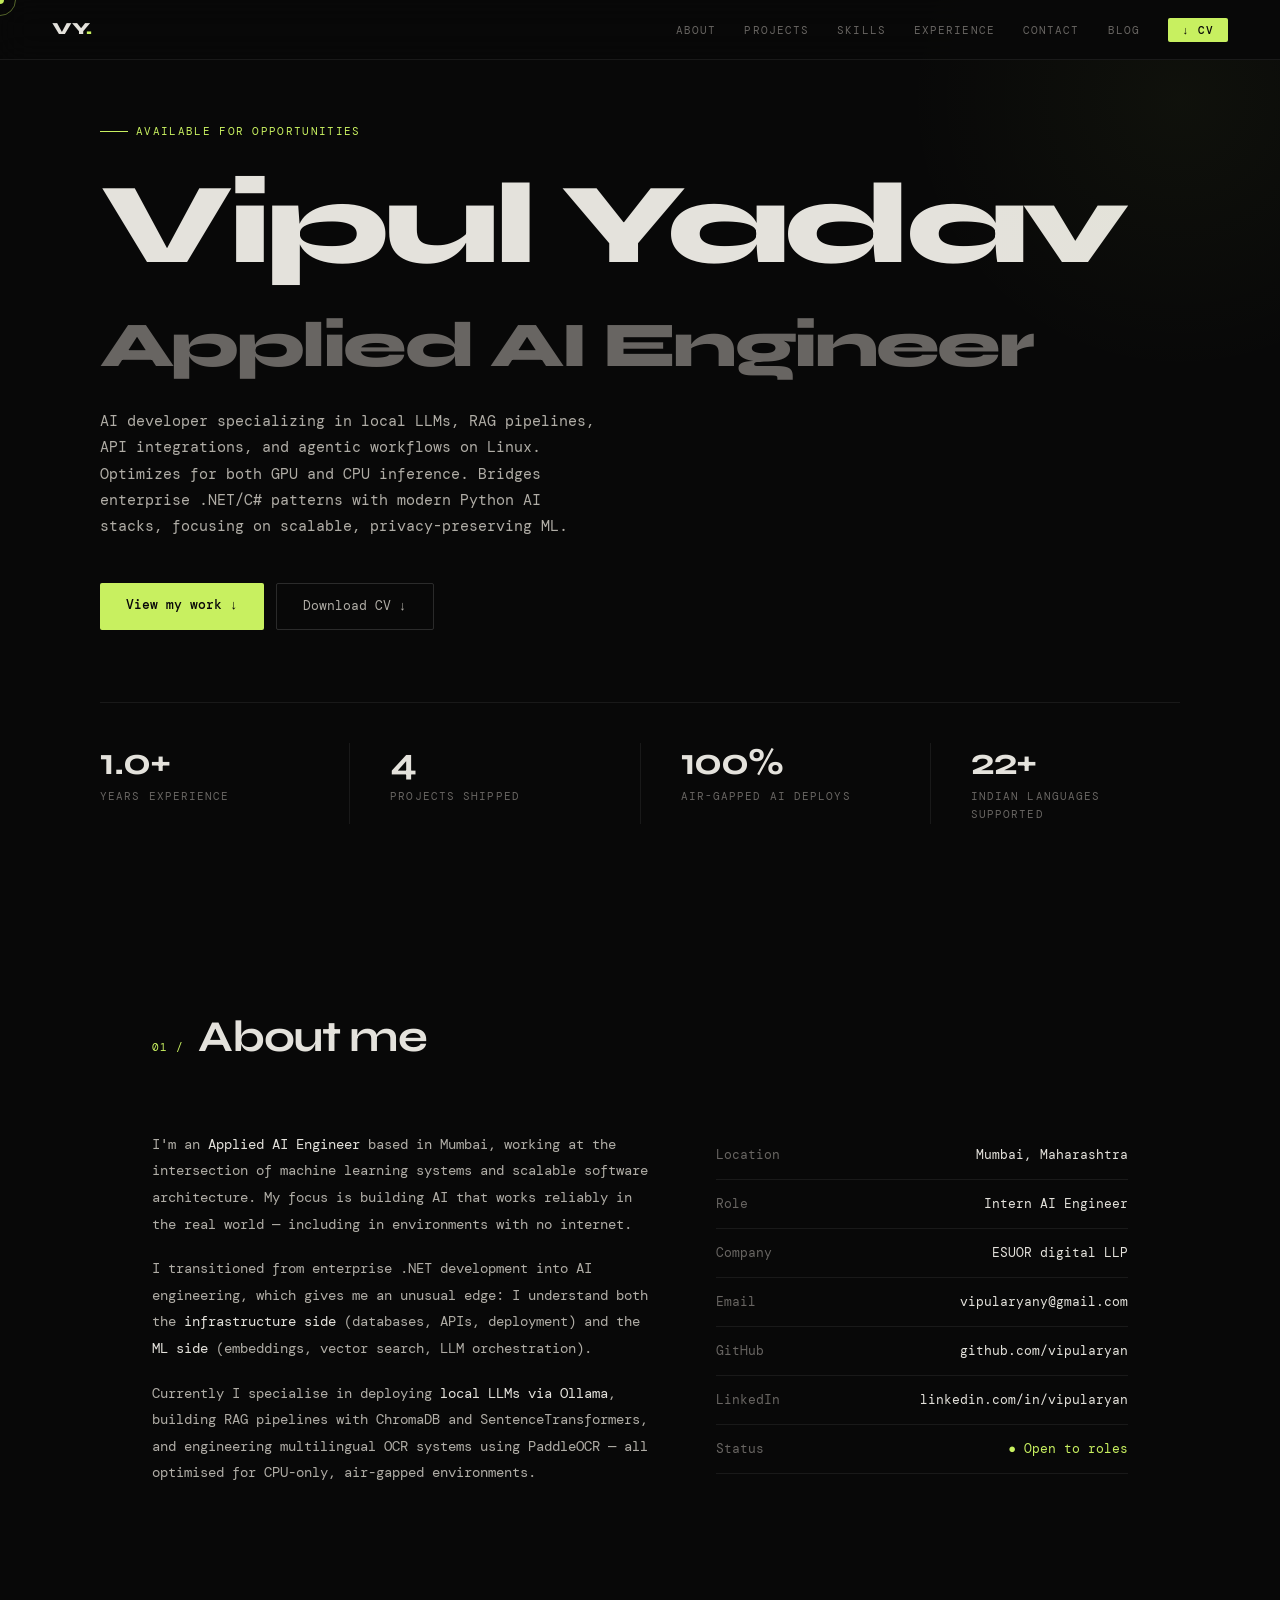
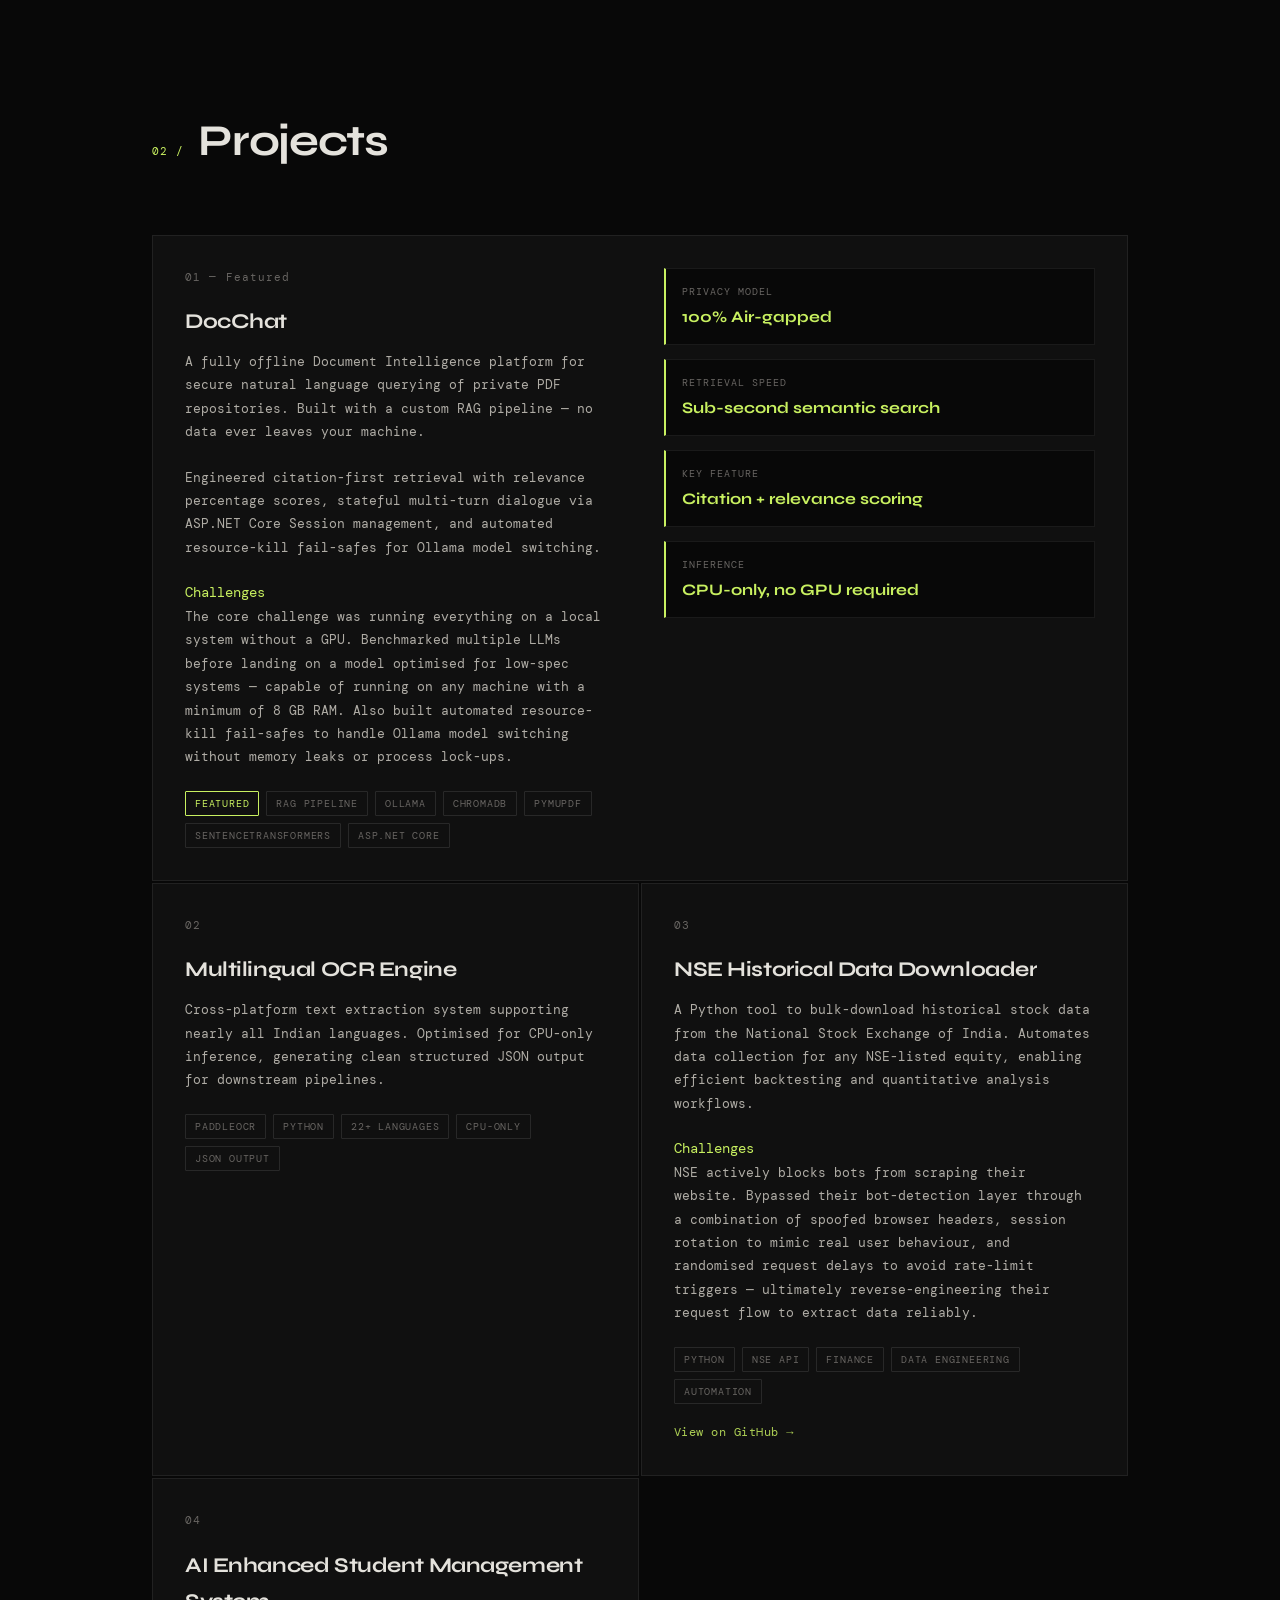
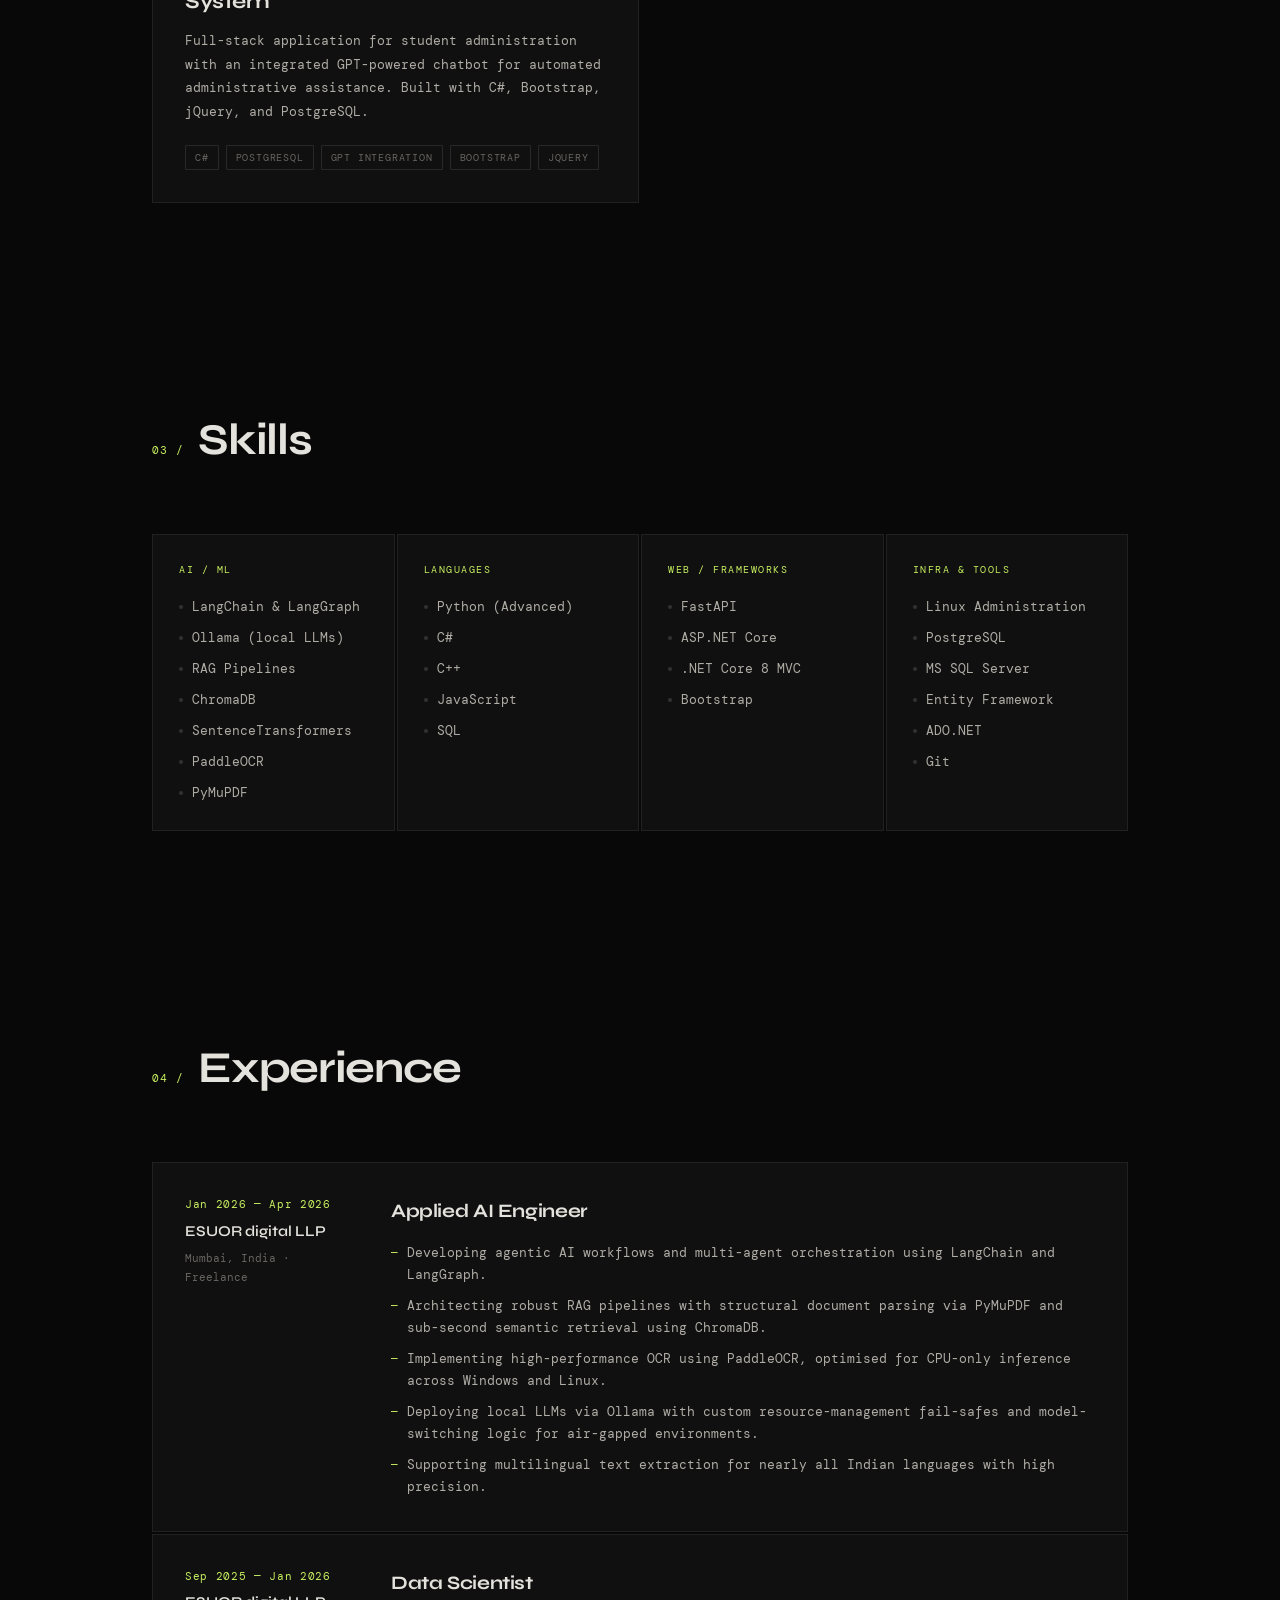
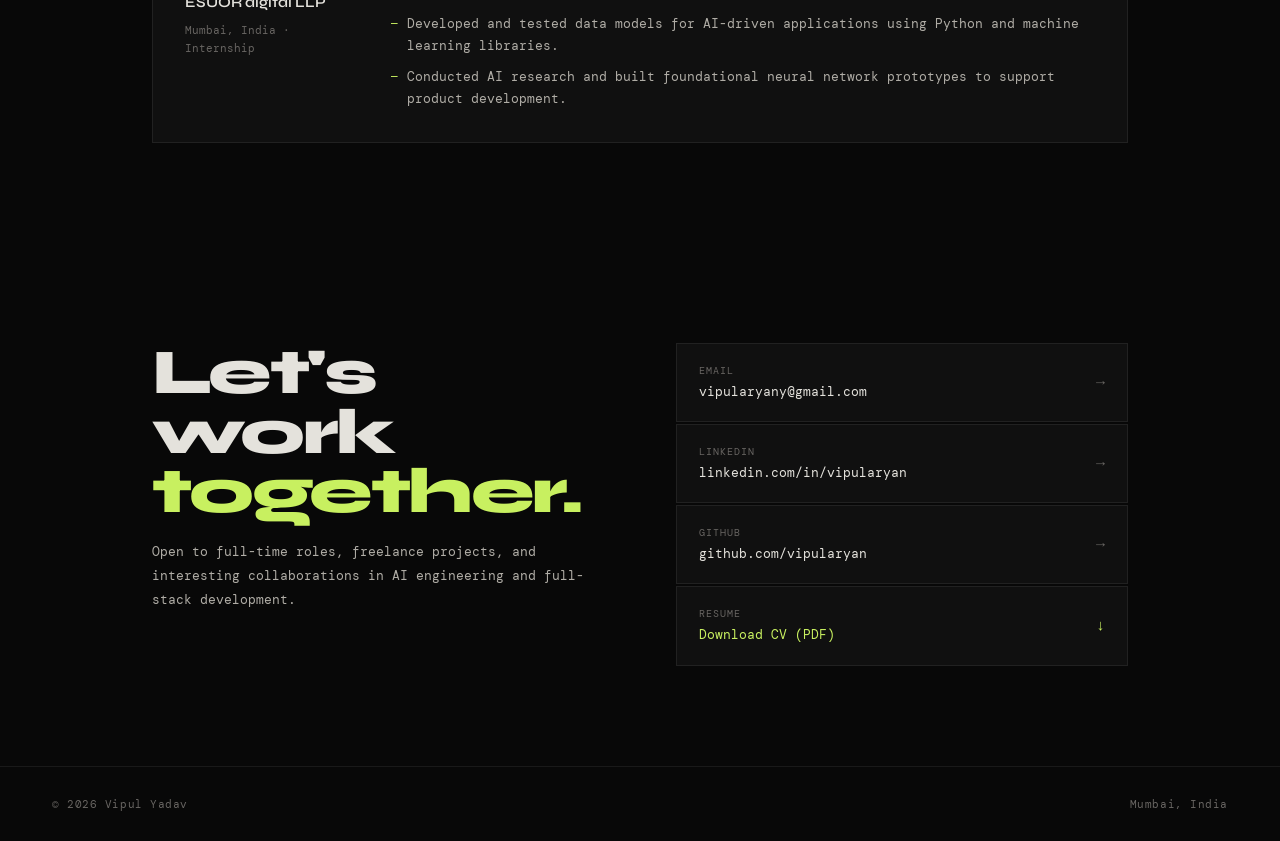
==== commit 1bbe2250: "adjusting mobile view" ====
--- a/index.html
+++ b/index.html
@@ -68,8 +68,8 @@
     <li><a href="#projects">Projects</a></li>
     <li><a href="#skills">Skills</a></li>
     <li><a href="#experience">Experience</a></li>
+    <li><a href="#contact">Contact</a></li>
     <li><a href="blog/index.html">Blog</a></li>
-    <li><a href="#contact">Contact</a></li>
     <li><a href="./Vipul AI Engineer CV.pdf" download class="nav-dl">↓ CV</a></li>
   </ul>
 </nav>
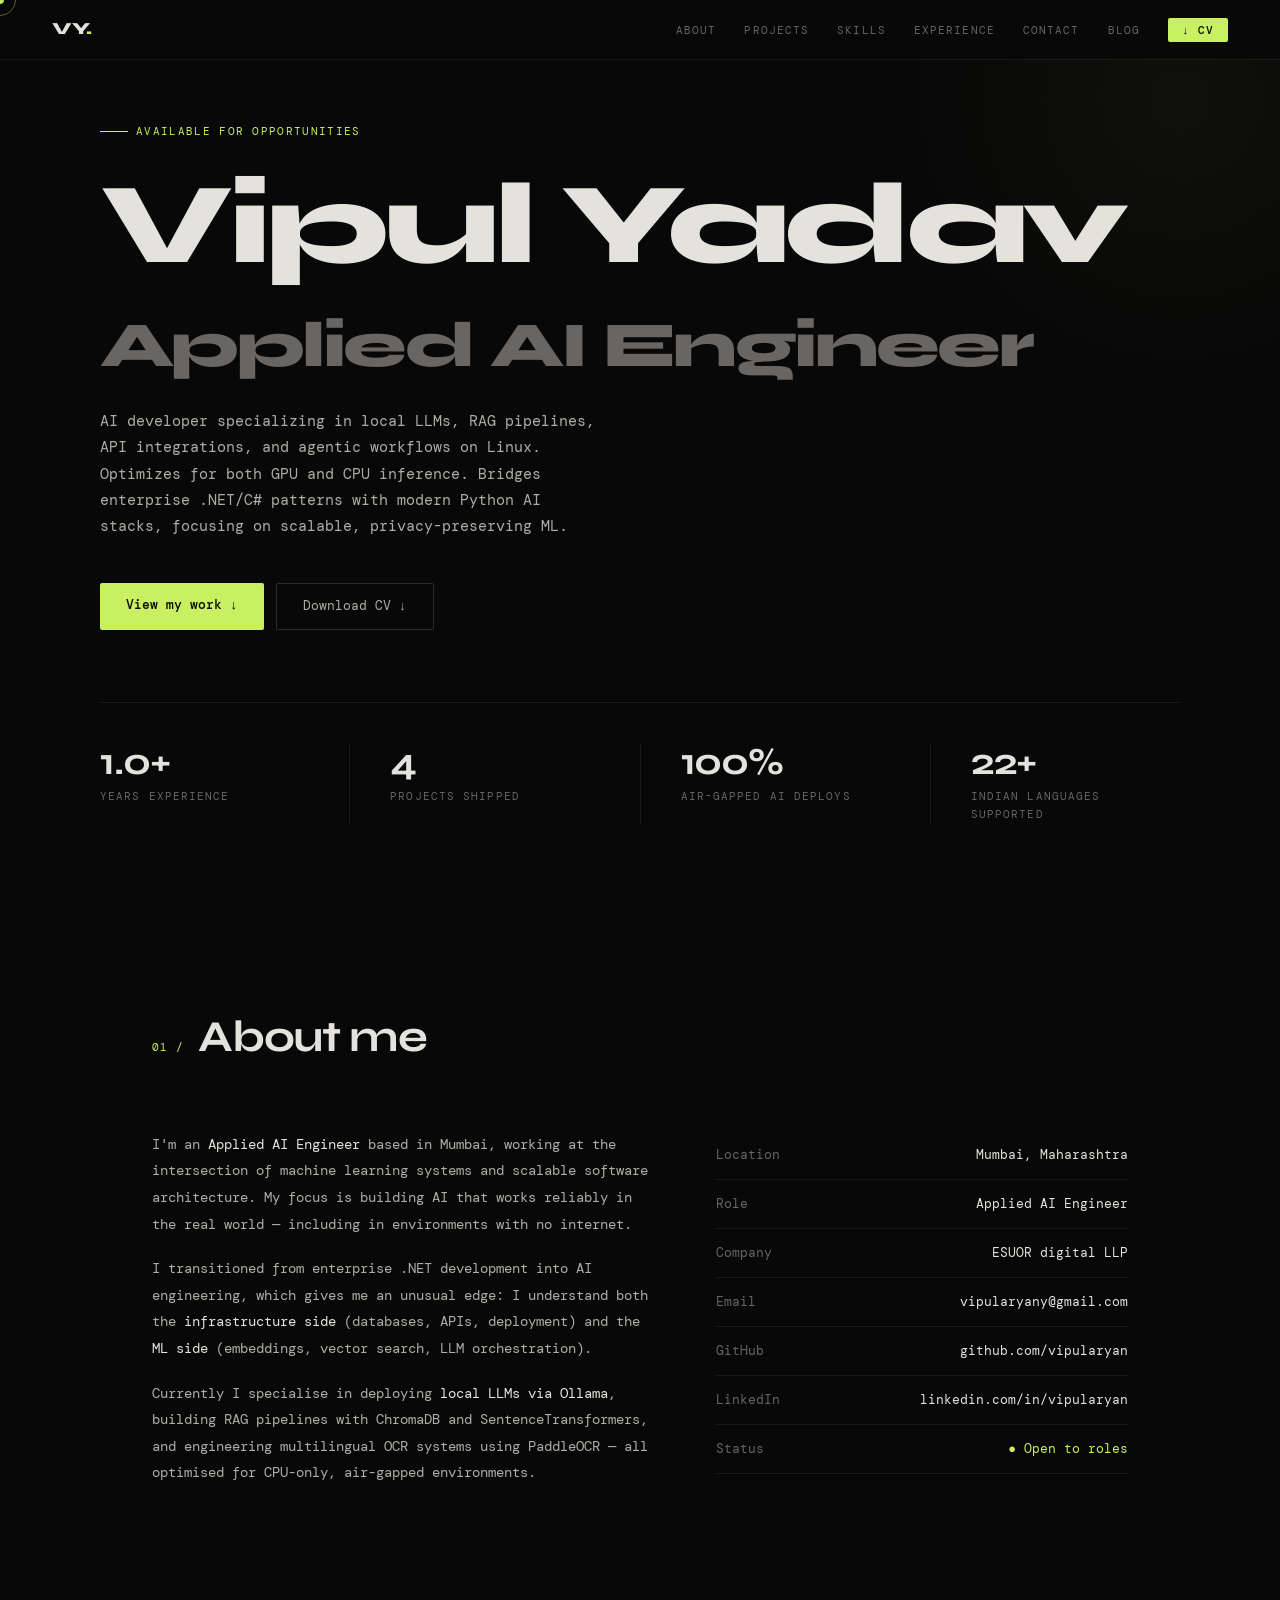
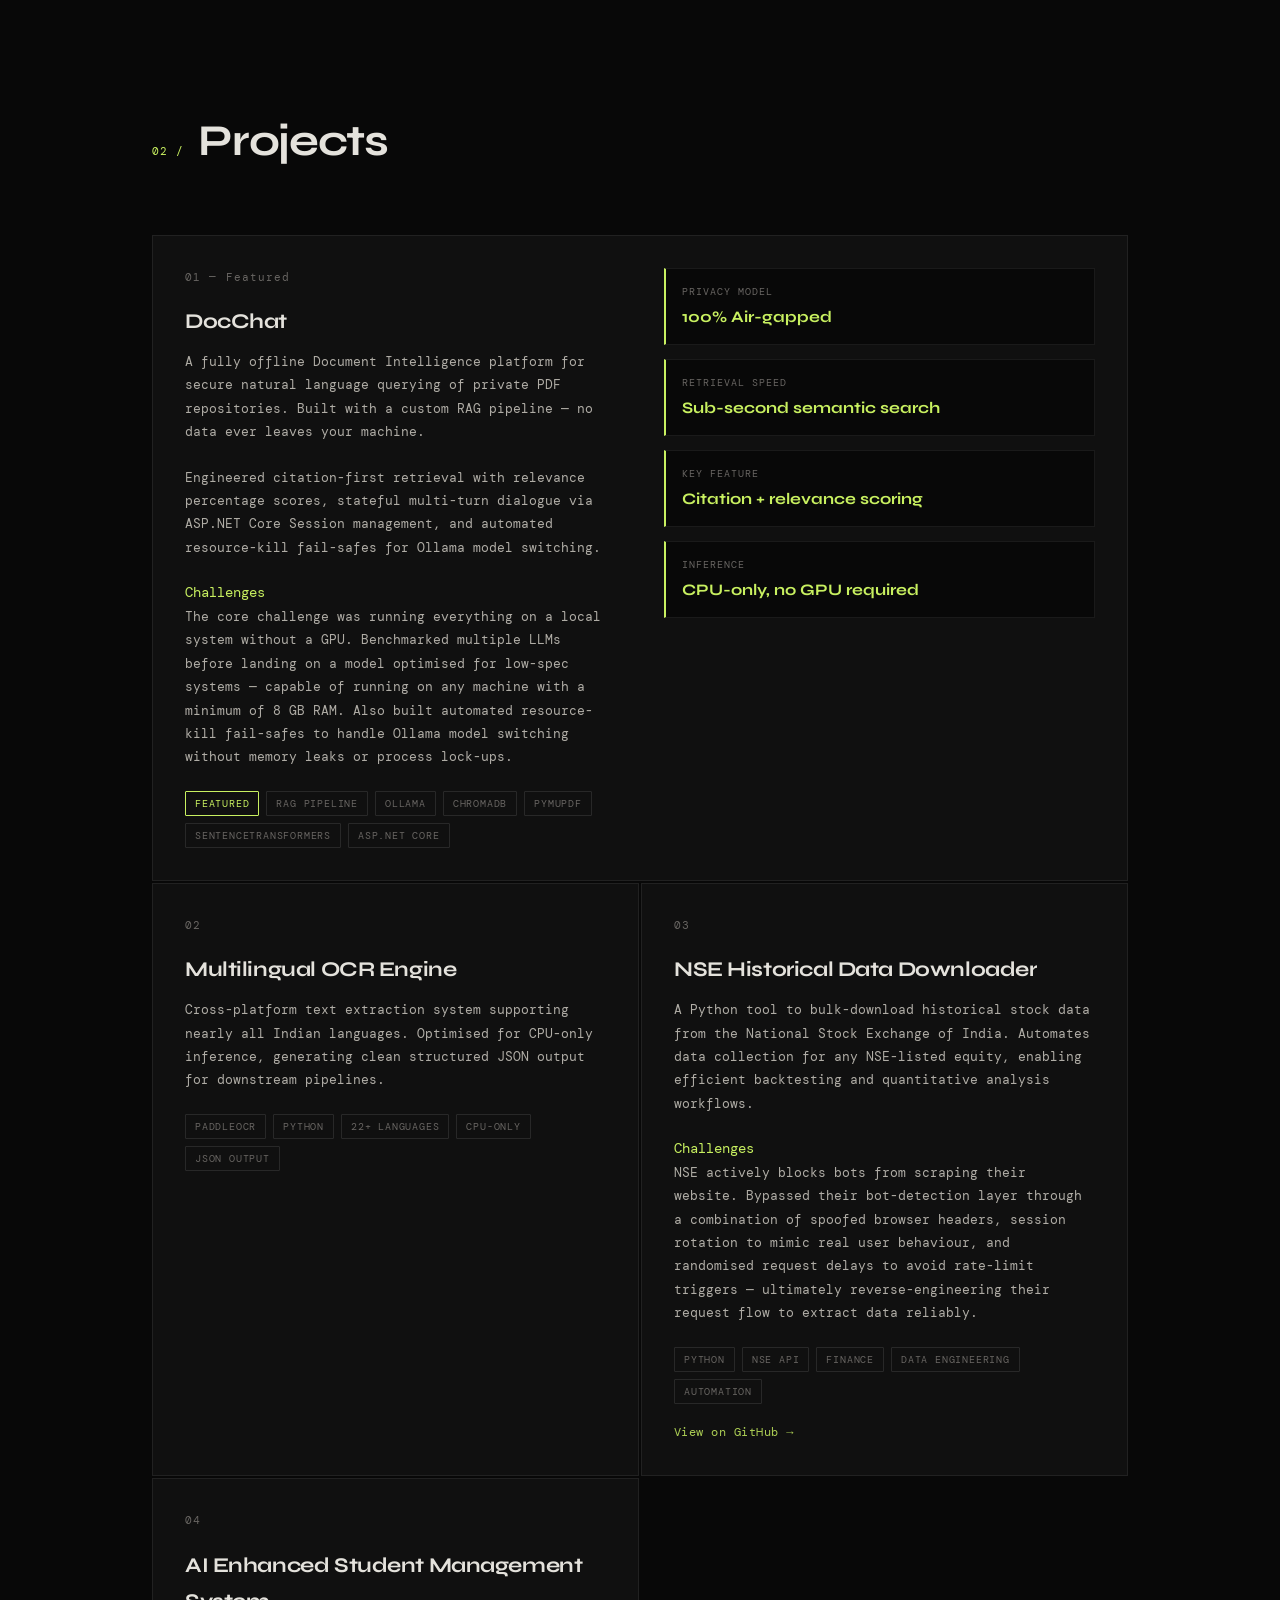
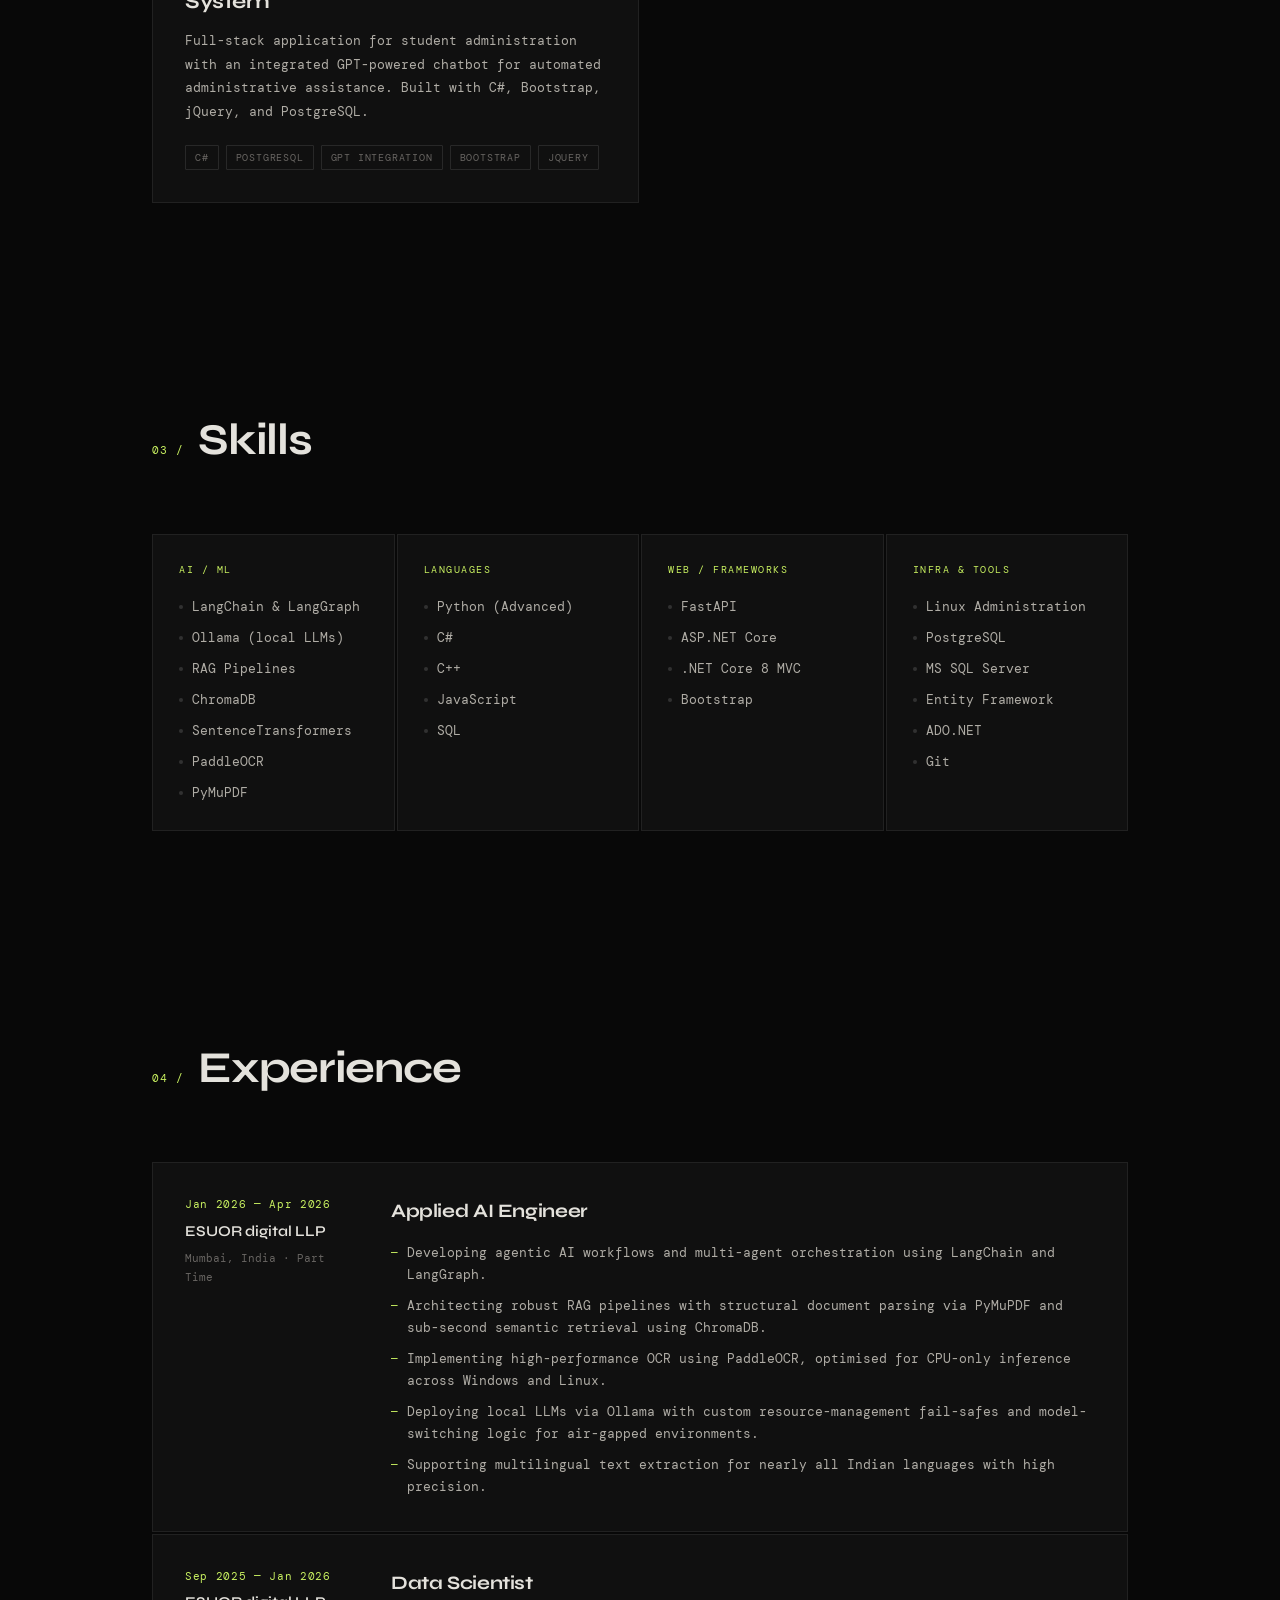
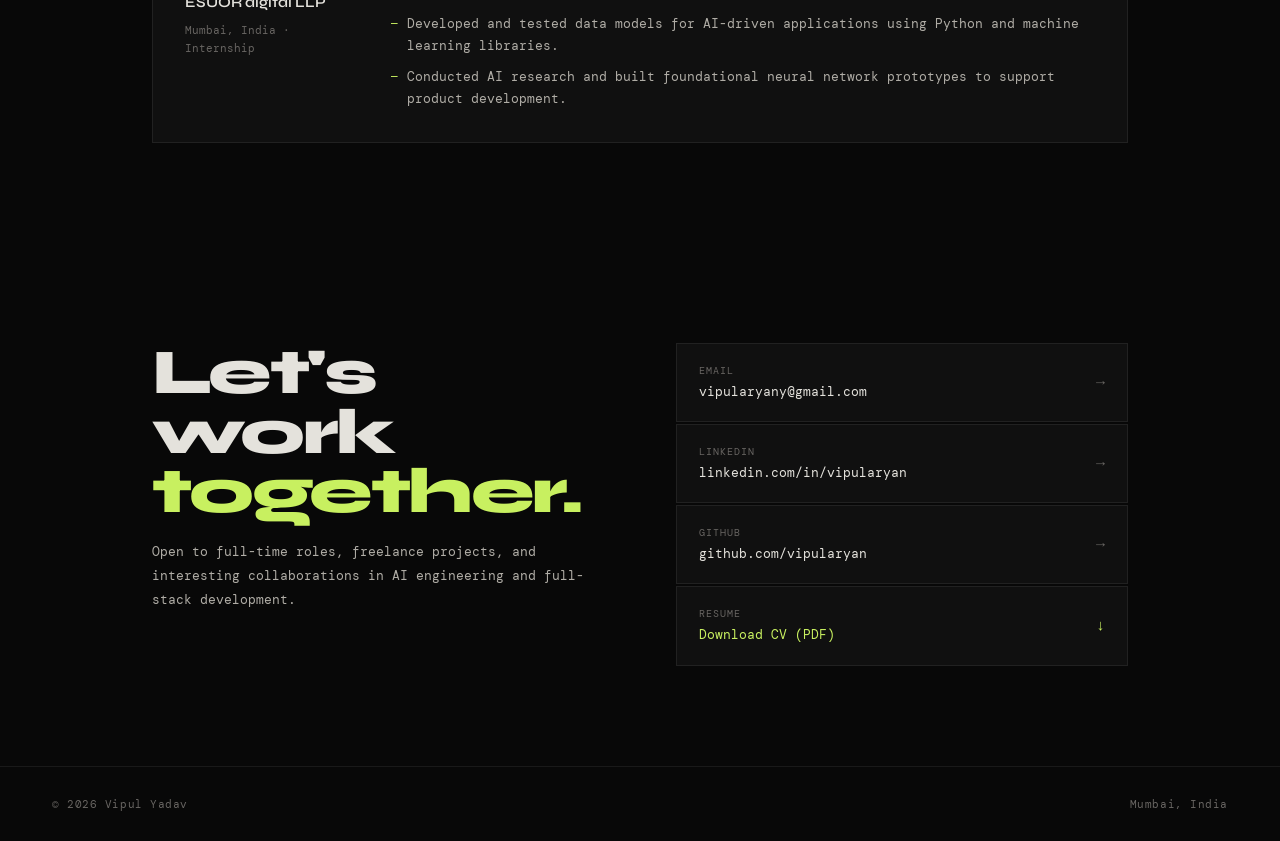
==== commit 84f30756: "intern to Job" ====
--- a/index.html
+++ b/index.html
@@ -3,7 +3,7 @@
 <head>
   <meta charset="UTF-8">
   <meta name="viewport" content="width=device-width, initial-scale=1.0">
-  <meta name="description" content="Vipul Aryan Yadav, vipularyanyadav, vipul yadav,Applied AI Engineer in Mumbai specializing in local LLMs, RAG, agentic AI, Python and .NET, Vipul aryan, vipul aryan portfolio, vipul aryan resume, vipul aryan cv">
+  <meta name="description" content="Vipul Aryan Yadav, vipularyanyadav, vipul yadav,Applied AI Engineer in Mumbai specializing in local LLMs, RAG, agentic AI">
   <title>Vipul Yadav | Applied AI Engineer in Mumbai | LLM & RAG Engineer</title>
   <link rel="canonical" href="https://vipularyan.github.io/">
   <!-- Open Graph -->
@@ -124,7 +124,7 @@
       </div>
       <div class="info-table rv">
         <div class="ir"><span class="k">Location</span><span class="v">Mumbai, Maharashtra</span></div>
-        <div class="ir"><span class="k">Role</span><span class="v">Intern AI Engineer</span></div>
+        <div class="ir"><span class="k">Role</span><span class="v">Applied AI Engineer</span></div>
         <div class="ir"><span class="k">Company</span><span class="v">ESUOR digital LLP</span></div>
         <div class="ir"><span class="k">Email</span><span class="v"><a href="mailto:vipularyany@gmail.com">vipularyany@gmail.com</a></span></div>
         <div class="ir"><span class="k">GitHub</span><span class="v"><a href="https://github.com/vipularyan" target="_blank">github.com/vipularyan</a></span></div>
@@ -274,7 +274,7 @@
         <div class="exp-meta">
           <span class="exp-date">Jan 2026 — Apr 2026</span>
           <span class="exp-co">ESUOR digital LLP</span>
-          <span class="exp-loc">Mumbai, India · Freelance</span>
+          <span class="exp-loc">Mumbai, India · Part Time</span>
         </div>
         <div>
           <div class="exp-role">Applied AI Engineer</div>
